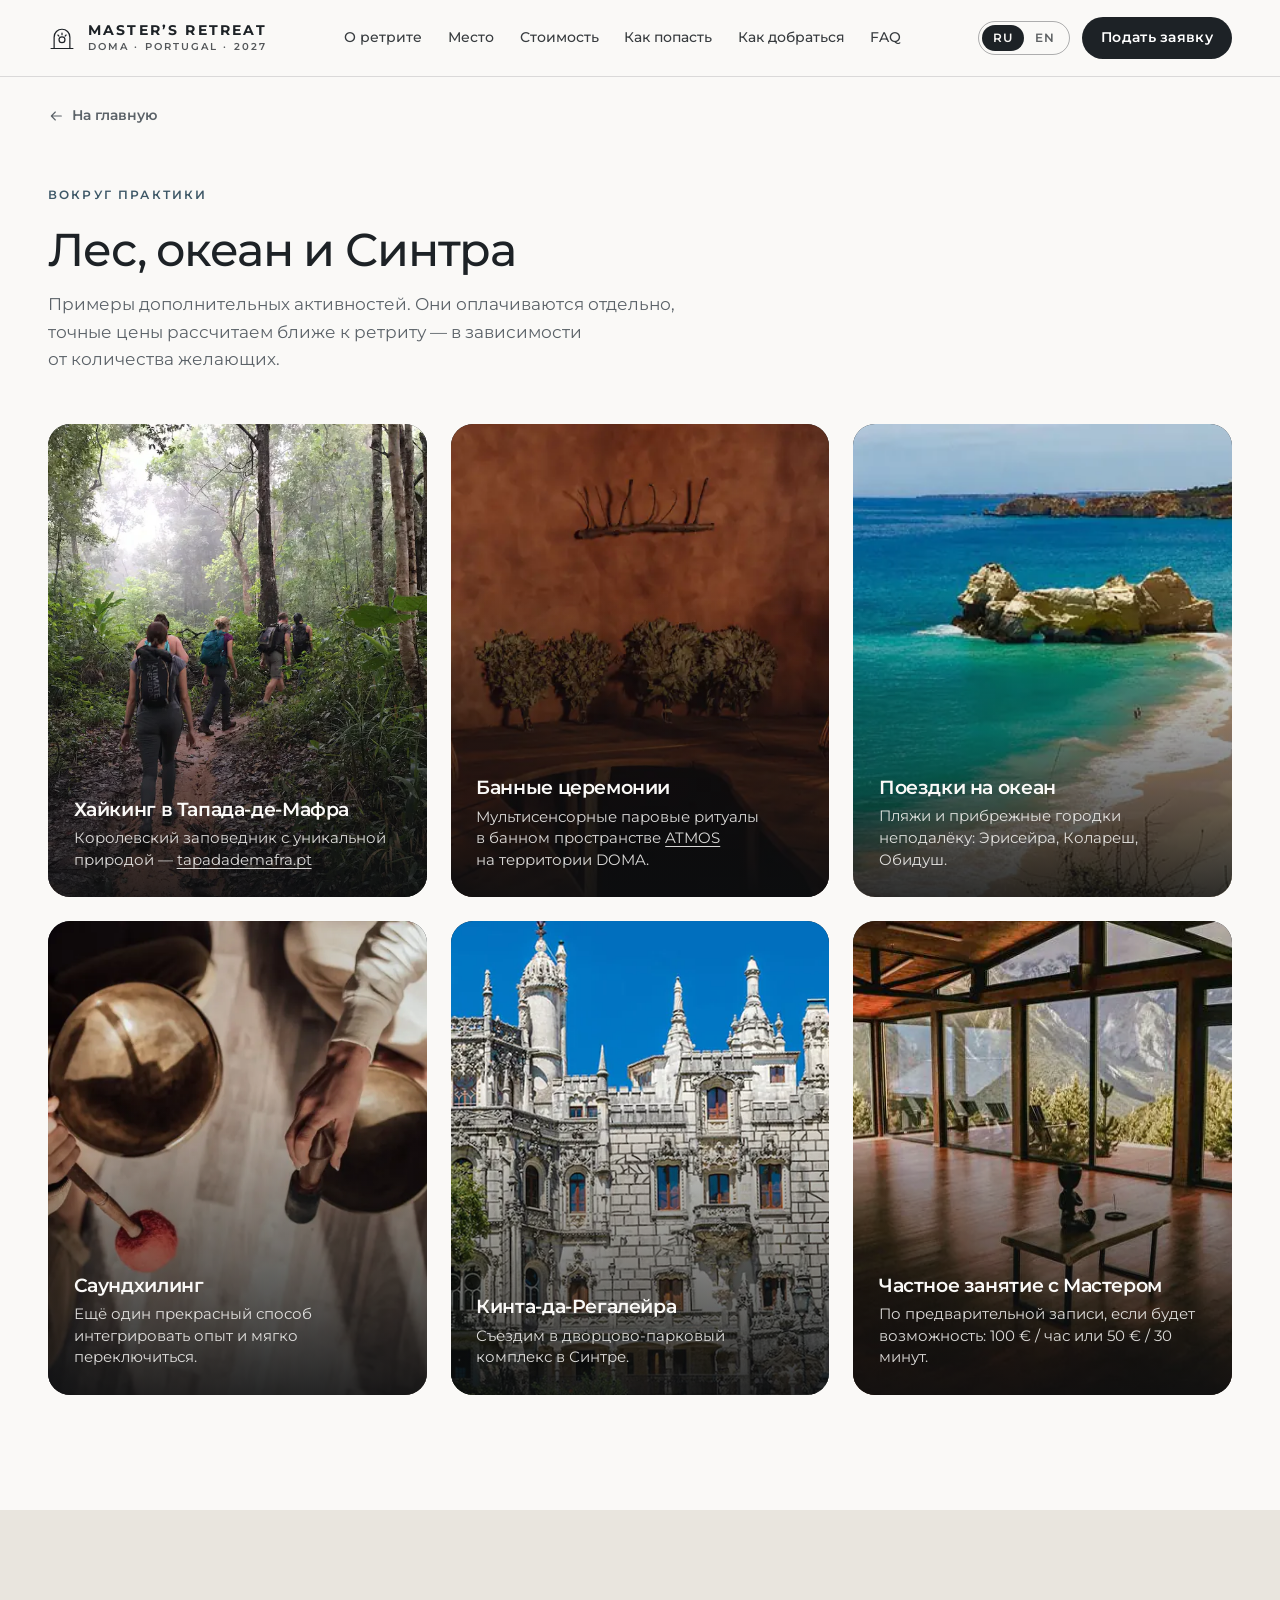
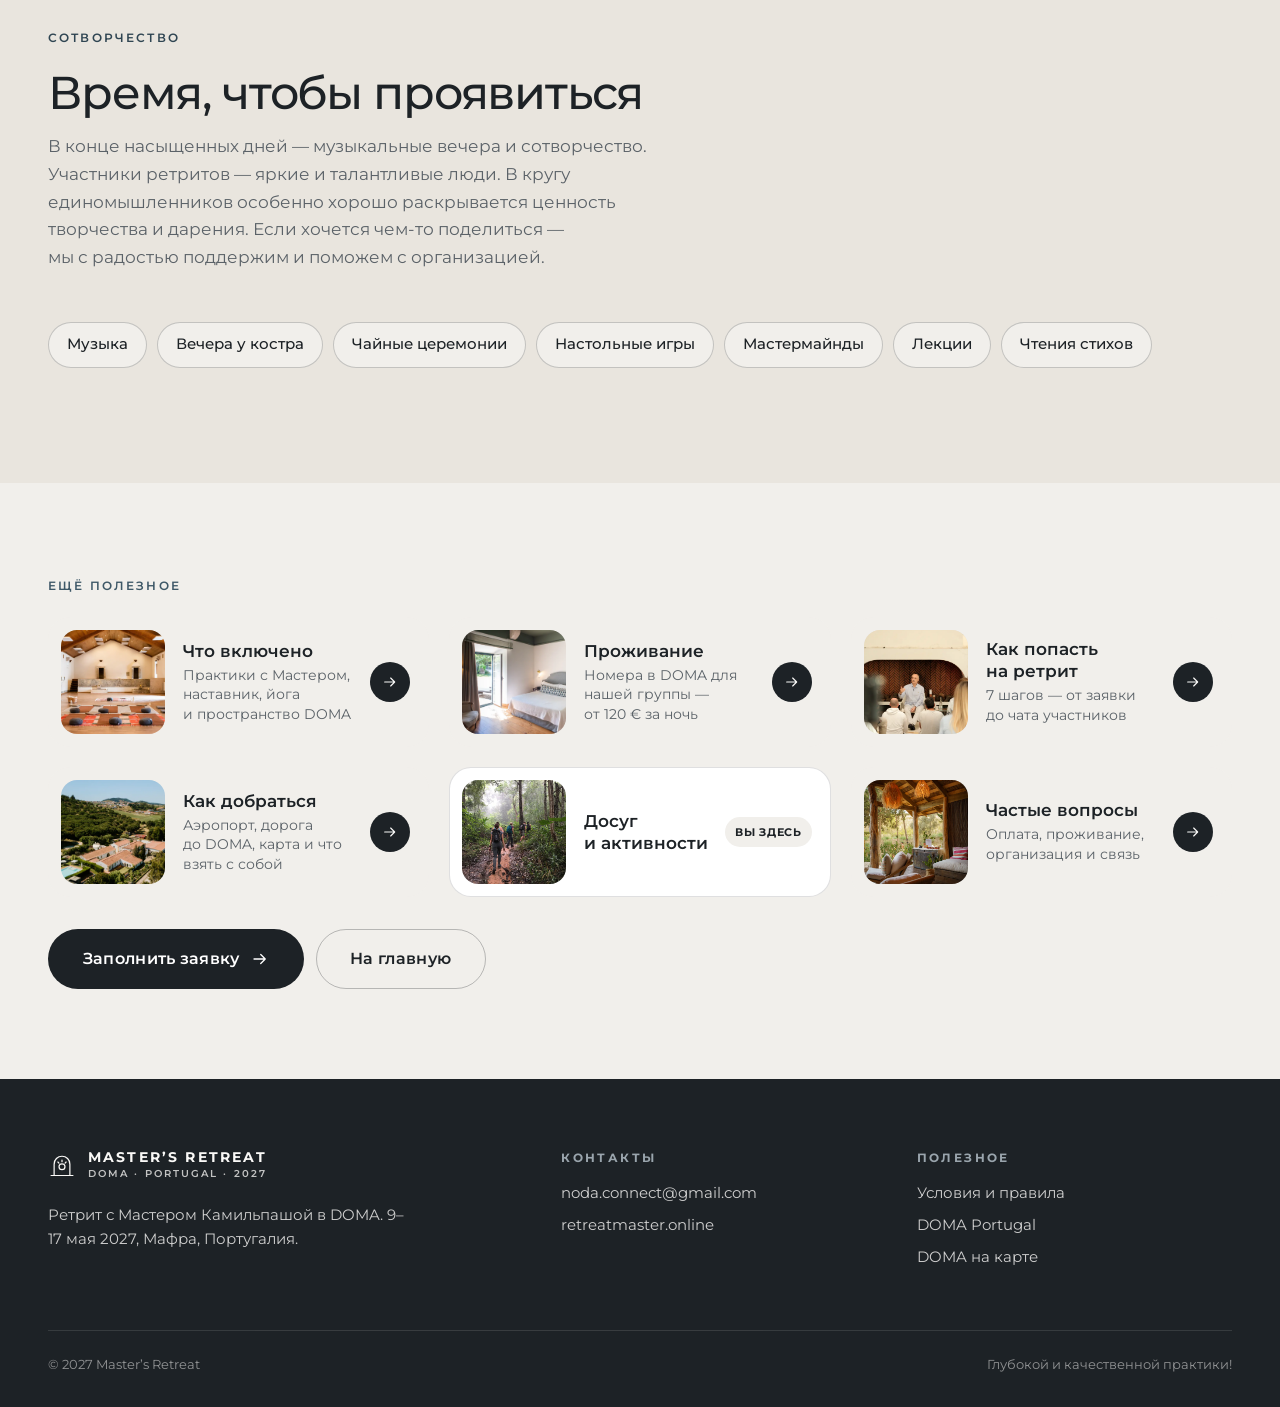
==== activities.html @ 668fdf94 "Early-bird prices, meals in org costs, new payment methods, schedule 10–16 May, room prices 'from', " ====
<!doctype html>
<html lang="ru" data-lang="ru">
<head>
  <meta charset="utf-8">
  <meta name="viewport" content="width=device-width, initial-scale=1, viewport-fit=cover">
  <title>Досуг и активности · Ретрит с Мастером в DOMA · 9–17 мая 2027</title>
  <meta name="description" content="Семь дней утренних и вечерних медитаций с Мастером Камильпашой в DOMA — сосновый лес в 30 минутах от Лиссабона и в 20 минутах от океана. 9–17 мая 2027.">
  <meta name="theme-color" content="#1d2226">

  <meta property="og:type" content="website">
  <meta property="og:title" content="Ретрит с Мастером Камильпашой в DOMA · 9–17 мая 2027">
  <meta property="og:description" content="Семь дней медитаций с Мастером в DOMA — под Лиссабоном, среди соснового леса, в 20 минутах от океана.">
  <meta property="og:image" content="https://timurumarov1984-afk.github.io/doma-retreat-2027/assets/img/og.jpg">
  <meta property="og:url" content="https://timurumarov1984-afk.github.io/doma-retreat-2027/activities.html">
  <meta name="twitter:card" content="summary_large_image">

  <link rel="icon" href="data:image/svg+xml,%3Csvg xmlns='http://www.w3.org/2000/svg' viewBox='0 0 32 32'%3E%3Crect width='32' height='32' rx='8' fill='%231d2226'/%3E%3Cpath d='M9 26V15a7 7 0 0 1 14 0v11' fill='none' stroke='%23f7f2ea' stroke-width='2'/%3E%3Ccircle cx='16' cy='17' r='3' fill='%23f7f2ea'/%3E%3C/svg%3E">

  <link rel="preconnect" href="https://fonts.googleapis.com">
  <link rel="preconnect" href="https://fonts.gstatic.com" crossorigin>
  <link href="https://fonts.googleapis.com/css2?family=Montserrat:ital,wght@0,300;0,400;0,500;0,600;0,700;1,300;1,400&display=swap" rel="stylesheet">

  <link rel="stylesheet" href="assets/css/styles.css">
  <link rel="stylesheet" href="assets/css/theme-portugal.css">

  <!-- Pick the language before first paint: ?lang=en → saved choice → Russian -->
  <script>
    (function () {
      var d = document.documentElement, l = null;
      d.classList.add('js');
      try { l = new URLSearchParams(location.search).get('lang') || localStorage.getItem('lang'); } catch (e) {}
      if (l === 'en' || l === 'ru') { d.setAttribute('data-lang', l); d.setAttribute('lang', l); }
    })();
  </script>
</head>

<body class="subpage" data-title-ru="Досуг и активности · Ретрит с Мастером в DOMA · 9–17 мая 2027" data-title-en="Leisure & activities · Retreat with the Master at DOMA · 9–17 May 2027">
  <svg class="icon-sprite" xmlns="http://www.w3.org/2000/svg" aria-hidden="true">
    <symbol id="i-logo" viewBox="0 0 32 32" fill="none" stroke="currentColor" stroke-width="1.4" stroke-linecap="round">
      <path d="M7 28V15a9 9 0 0 1 18 0v13"/><path d="M3.5 28h25"/><circle cx="16" cy="18" r="3.4"/><path d="M16 10.4v1.8M11.3 12.6l1.2 1.2M20.7 12.6l-1.2 1.2"/>
    </symbol>
    <symbol id="i-arrow" viewBox="0 0 24 24" fill="none" stroke="currentColor" stroke-width="1.7" stroke-linecap="round" stroke-linejoin="round">
      <path d="M4 12h15M13 6l6 6-6 6"/>
    </symbol>
    <symbol id="i-spark" viewBox="0 0 24 24" fill="currentColor">
      <path d="M12 2.5c.7 5 4.5 8.8 9.5 9.5-5 .7-8.8 4.5-9.5 9.5-.7-5-4.5-8.8-9.5-9.5 5-.7 8.8-4.5 9.5-9.5z"/>
    </symbol>
    <symbol id="i-check" viewBox="0 0 24 24" fill="none" stroke="currentColor" stroke-width="1.8" stroke-linecap="round" stroke-linejoin="round">
      <path d="M5 12.5l4.5 4.5L19 7.5"/>
    </symbol>
    <symbol id="i-sun" viewBox="0 0 24 24" fill="none" stroke="currentColor" stroke-width="1.6" stroke-linecap="round">
      <circle cx="12" cy="12" r="4"/><path d="M12 2.5v2M12 19.5v2M4.6 4.6 6 6M18 18l1.4 1.4M2.5 12h2M19.5 12h2M4.6 19.4 6 18M18 6l1.4-1.4"/>
    </symbol>
    <symbol id="i-moon" viewBox="0 0 24 24" fill="none" stroke="currentColor" stroke-width="1.6" stroke-linejoin="round">
      <path d="M20 14.5A8.5 8.5 0 1 1 9.5 4a6.6 6.6 0 0 0 10.5 10.5z"/>
    </symbol>
    <symbol id="i-plane" viewBox="0 0 24 24" fill="none" stroke="currentColor" stroke-width="1.6" stroke-linecap="round" stroke-linejoin="round">
      <path d="M17.8 19.2 16 11l3.5-3.5C21 6 21.5 4 21 3c-1-.5-3 0-4.5 1.5L13 8 4.8 6.2c-.5-.1-.9.1-1.1.5l-.3.5c-.2.5-.1 1 .3 1.3L9 12l-2 3H4l-1 1 3 2 2 3 1-1v-3l3-2 3.5 5.3c.3.4.8.5 1.3.3l.5-.2c.4-.3.6-.7.5-1.2z"/>
    </symbol>
    <symbol id="i-car" viewBox="0 0 24 24" fill="none" stroke="currentColor" stroke-width="1.6" stroke-linecap="round" stroke-linejoin="round">
      <path d="M19 17h2c.6 0 1-.4 1-1v-3c0-.9-.7-1.7-1.5-1.9C18.7 10.6 16 10 16 10s-1.3-1.4-2.2-2.3c-.5-.4-1.1-.7-1.8-.7H5c-.6 0-1.1.4-1.4.9l-1.4 2.9A3.7 3.7 0 0 0 2 12v4c0 .6.4 1 1 1h2"/><circle cx="7" cy="17" r="2"/><path d="M9 17h6"/><circle cx="17" cy="17" r="2"/>
    </symbol>
    <symbol id="i-pin" viewBox="0 0 24 24" fill="none" stroke="currentColor" stroke-width="1.6" stroke-linejoin="round">
      <path d="M12 21s-7-6.2-7-11.5a7 7 0 0 1 14 0C19 14.8 12 21 12 21z"/><circle cx="12" cy="9.5" r="2.5"/>
    </symbol>
    <symbol id="i-weather" viewBox="0 0 24 24" fill="none" stroke="currentColor" stroke-width="1.6" stroke-linecap="round" stroke-linejoin="round">
      <path d="M12 2v2M4.9 4.9l1.4 1.4M20 12h2M19.1 4.9l-1.4 1.4"/><path d="M15.9 13A4 4 0 0 0 8.1 11"/><path d="M13 22H7a5 5 0 1 1 4.9-6H13a3 3 0 0 1 0 6z"/>
    </symbol>
    <symbol id="i-bag" viewBox="0 0 24 24" fill="none" stroke="currentColor" stroke-width="1.6" stroke-linejoin="round">
      <rect x="3.5" y="7" width="17" height="13" rx="2.5"/><path d="M8.5 7V5.5A2.5 2.5 0 0 1 11 3h2a2.5 2.5 0 0 1 2.5 2.5V7"/>
    </symbol>
  </svg>

  <a class="skip-link" href="#main"><span lang="ru">К содержанию</span><span lang="en">Skip to content</span></a>

  <!-- ===================== HEADER ===================== -->
  <header class="header header--solid" id="top">
    <div class="container header__inner">
      <a class="brand" href="index.html" aria-label="Master's Retreat · DOMA">
        <svg aria-hidden="true"><use href="#i-logo"/></svg>
        <span>
          <span class="brand__name">Master’s Retreat</span>
          <span class="brand__sub">DOMA · Portugal · 2027</span>
        </span>
      </a>

      <nav class="nav" aria-label="Main">
        <a href="index.html#about"><span lang="ru">О ретрите</span><span lang="en">About</span></a>
        <a href="index.html#place"><span lang="ru">Место</span><span lang="en">Venue</span></a>
        <a href="index.html#pricing"><span lang="ru">Стоимость</span><span lang="en">Pricing</span></a>
        <a href="join.html"><span lang="ru">Как попасть</span><span lang="en">How to join</span></a>
        <a href="travel.html"><span lang="ru">Как добраться</span><span lang="en">Getting there</span></a>
        <a href="faq.html">FAQ</a>
      </nav>

      <div class="header__actions">
        <div class="lang" role="group" aria-label="Language">
          <button type="button" data-set-lang="ru" aria-pressed="true">RU</button>
          <button type="button" data-set-lang="en" aria-pressed="false">EN</button>
        </div>
        <a class="btn btn--apply" href="apply.html">
          <span lang="ru">Подать заявку</span><span lang="en">Apply</span>
        </a>
        <button class="burger" type="button" aria-label="Menu" aria-controls="menu" aria-expanded="false"><span></span></button>
      </div>
    </div>
  </header>

  <!-- Mobile menu -->
  <div class="menu" id="menu" aria-hidden="true">
    <div class="menu__top">
      <span class="brand">
        <svg aria-hidden="true"><use href="#i-logo"/></svg>
        <span><span class="brand__name">Master’s Retreat</span><span class="brand__sub">DOMA · Portugal · 2027</span></span>
      </span>
      <button class="menu__close" type="button" aria-label="Close">×</button>
    </div>
    <nav aria-label="Mobile">
      <a href="index.html#about"><span lang="ru">О ретрите</span><span lang="en">About</span></a>
      <a href="included.html"><span lang="ru">Что включено</span><span lang="en">What’s included</span></a>
      <a href="index.html#schedule"><span lang="ru">Расписание</span><span lang="en">Schedule</span></a>
      <a href="index.html#place"><span lang="ru">Место</span><span lang="en">Venue</span></a>
      <a href="stay.html"><span lang="ru">Проживание</span><span lang="en">Accommodation</span></a>
      <a href="index.html#pricing"><span lang="ru">Стоимость</span><span lang="en">Pricing</span></a>
      <a href="join.html"><span lang="ru">Как попасть на&nbsp;ретрит</span><span lang="en">How to join</span></a>
      <a href="travel.html"><span lang="ru">Как добраться</span><span lang="en">Getting there</span></a>
      <a href="activities.html"><span lang="ru">Досуг и&nbsp;активности</span><span lang="en">Leisure &amp; activities</span></a>
      <a href="faq.html"><span lang="ru">Частые вопросы</span><span lang="en">FAQ</span></a>
    </nav>
    <div class="lang" role="group" aria-label="Language">
      <button type="button" data-set-lang="ru" aria-pressed="true">RU</button>
      <button type="button" data-set-lang="en" aria-pressed="false">EN</button>
    </div>
    <a class="btn btn--lg btn--light" href="apply.html">
      <span lang="ru">Заполнить заявку</span><span lang="en">Fill in the application</span>
      <svg aria-hidden="true"><use href="#i-arrow"/></svg>
    </a>
  </div>

  <main id="main">
    <div class="container subpage__back"><a class="link-back" href="index.html"><svg aria-hidden="true"><use href="#i-arrow"/></svg><span lang="ru">На главную</span><span lang="en">Back to the main page</span></a></div>
    <!-- ===================== ACTIVITIES ===================== -->
    <section class="section activities" id="activities">
      <div class="container">
        <div class="section-head">
          <div>
            <p class="kicker reveal"><span lang="ru">Вокруг практики</span><span lang="en">Beyond the practice</span></p>
            <h1 class="h2 reveal" data-delay="1">
              <span lang="ru">Лес, океан <em>и&nbsp;Синтра</em></span>
              <span lang="en">Forest, ocean <em>and Sintra</em></span>
            </h1>
          </div>
          <p class="lead reveal" data-delay="2">
            <span lang="ru">Примеры дополнительных активностей. Они оплачиваются отдельно, точные цены рассчитаем ближе к&nbsp;ретриту — в&nbsp;зависимости от&nbsp;количества желающих.</span>
            <span lang="en">Examples of optional activities. They are paid separately; exact prices are set closer to the retreat depending on how many people join.</span>
          </p>
        </div>

        <div class="acts">
          <article class="act reveal">
            <img src="assets/img/hiking.webp" width="1000" height="750" loading="lazy" alt="" >
            <div class="act__body">
              <h3><span lang="ru">Хайкинг в&nbsp;Тапада-де-Мафра</span><span lang="en">Hiking in Tapada de Mafra</span></h3>
              <p><span lang="ru">Королевский заповедник с&nbsp;уникальной природой — <a href="https://tapadademafra.pt/" target="_blank" rel="noopener">tapadademafra.pt</a></span><span lang="en">A former royal reserve with unique nature — <a href="https://tapadademafra.pt/" target="_blank" rel="noopener">tapadademafra.pt</a></span></p>
            </div>
          </article>
          <article class="act reveal" data-delay="1">
            <img src="assets/img/banya.webp" srcset="assets/img/banya-800.webp 800w, assets/img/banya.webp 1200w" sizes="(max-width: 960px) 78vw, 400px" width="1200" height="802" loading="lazy" alt="">
            <div class="act__body">
              <h3><span lang="ru">Банные церемонии</span><span lang="en">Bath ceremonies</span></h3>
              <p><span lang="ru">Мультисенсорные паровые ритуалы в&nbsp;банном пространстве <a href="https://atmos-steam.com/" target="_blank" rel="noopener">ATMOS</a> на&nbsp;территории DOMA.</span><span lang="en">Multisensory steam rituals at the <a href="https://atmos-steam.com/" target="_blank" rel="noopener">ATMOS</a> bathhouse on DOMA’s grounds.</span></p>
            </div>
          </article>
          <article class="act reveal" data-delay="2">
            <img src="assets/img/ocean.webp" width="1000" height="358" loading="lazy" alt="">
            <div class="act__body">
              <h3><span lang="ru">Поездки на&nbsp;океан</span><span lang="en">Trips to the ocean</span></h3>
              <p><span lang="ru">Пляжи и&nbsp;прибрежные городки неподалёку: Эрисейра, Колареш, Обидуш.</span><span lang="en">Beaches and coastal towns nearby: Ericeira, Colares, Óbidos.</span></p>
            </div>
          </article>
          <article class="act reveal">
            <img src="assets/img/sound.webp" width="1000" height="658" loading="lazy" alt="">
            <div class="act__body">
              <h3><span lang="ru">Саундхилинг</span><span lang="en">Sound healing</span></h3>
              <p><span lang="ru">Ещё один прекрасный способ интегрировать опыт и&nbsp;мягко переключиться.</span><span lang="en">Another beautiful way to integrate the experience and gently reset.</span></p>
            </div>
          </article>
          <article class="act reveal" data-delay="1">
            <img src="assets/img/regaleira.webp" width="1000" height="510" loading="lazy" alt="">
            <div class="act__body">
              <h3><span lang="ru">Кинта-да-Регалейра</span><span lang="en">Quinta da Regaleira</span></h3>
              <p><span lang="ru">Съездим в&nbsp;дворцово-парковый комплекс в&nbsp;Синтре.</span><span lang="en">A trip to the palace and mystical gardens in Sintra.</span></p>
            </div>
          </article>
          <article class="act reveal" data-delay="2">
            <img src="assets/img/hall-windows.webp" width="860" height="502" loading="lazy" alt="">
            <div class="act__body">
              <h3><span lang="ru">Частное занятие с&nbsp;Мастером</span><span lang="en">Private session with the Master</span></h3>
              <p><span lang="ru">По&nbsp;предварительной записи, если будет возможность: 100&nbsp;€ / час или 50&nbsp;€ / 30 минут.</span><span lang="en">By appointment, when possible: €100 per hour or €50 per 30 minutes.</span></p>
            </div>
          </article>
        </div>
      </div>
    </section>

    <!-- ===================== CO-CREATION ===================== -->
    <section class="section cocreate cocreate--text" id="cocreate">
      <div class="container">
        <div class="section-head">
          <div>
            <p class="kicker reveal"><span lang="ru">Сотворчество</span><span lang="en">Co-creation</span></p>
            <h2 class="h2 reveal" data-delay="1">
              <span lang="ru">Время, чтобы <em>проявиться</em></span>
              <span lang="en">Room to <em>express yourself</em></span>
            </h2>
          </div>
          <p class="lead reveal" data-delay="2">
            <span lang="ru">В&nbsp;конце насыщенных дней — музыкальные вечера и&nbsp;сотворчество. Участники ретритов — яркие и&nbsp;талантливые люди. В&nbsp;кругу единомышленников особенно хорошо раскрывается ценность творчества и&nbsp;дарения. Если хочется чем-то поделиться — мы&nbsp;с&nbsp;радостью поддержим и&nbsp;поможем с&nbsp;организацией.</span>
            <span lang="en">At the end of full days there are music evenings and time to create together. Retreat participants are bright, talented people, and among kindred spirits the value of creativity and giving truly opens up. If you’d like to share something, we’ll gladly support you and help organise it.</span>
          </p>
        </div>
        <ul class="chips reveal" data-delay="3">
            <li><span lang="ru">Музыка</span><span lang="en">Music</span></li>
            <li><span lang="ru">Вечера у&nbsp;костра</span><span lang="en">Evenings by the fire</span></li>
            <li><span lang="ru">Чайные церемонии</span><span lang="en">Tea ceremonies</span></li>
            <li><span lang="ru">Настольные игры</span><span lang="en">Board games</span></li>
            <li><span lang="ru">Мастермайнды</span><span lang="en">Masterminds</span></li>
            <li><span lang="ru">Лекции</span><span lang="en">Talks</span></li>
            <li><span lang="ru">Чтения стихов</span><span lang="en">Poetry readings</span></li>
        </ul>
      </div>
    </section>

    <!-- ===================== MORE ===================== -->
    <section class="section more">
      <div class="container">
        <p class="kicker"><span lang="ru">Ещё полезное</span><span lang="en">More useful info</span></p>
        <div class="guide-cards">
          <a class="guide-card reveal" href="included.html">
            <span class="guide-card__img"><img src="assets/img/hall-800.webp" width="800" height="535" loading="lazy" alt="" style="object-position:50% 50%"></span>
            <span class="guide-card__body">
              <b><span lang="ru">Что включено</span><span lang="en">What’s included</span></b>
              <span class="guide-card__text"><span lang="ru">Практики с&nbsp;Мастером, наставник, йога и&nbsp;пространство DOMA</span><span lang="en">Sessions with the Master, a mentor, yoga and the spaces of DOMA</span></span>
            </span>
            <span class="guide-card__arrow" aria-hidden="true"><svg><use href="#i-arrow"/></svg></span>
          </a>
          <a class="guide-card reveal" href="stay.html">
            <span class="guide-card__img"><img src="assets/img/room-historic-800.webp" width="800" height="535" loading="lazy" alt="" style="object-position:50% 50%"></span>
            <span class="guide-card__body">
              <b><span lang="ru">Проживание</span><span lang="en">Accommodation</span></b>
              <span class="guide-card__text"><span lang="ru">Номера в&nbsp;DOMA для нашей группы — от&nbsp;120&nbsp;€ за&nbsp;ночь</span><span lang="en">Rooms at DOMA for our group — from €120 a night</span></span>
            </span>
            <span class="guide-card__arrow" aria-hidden="true"><svg><use href="#i-arrow"/></svg></span>
          </a>
          <a class="guide-card reveal" href="join.html">
            <span class="guide-card__img"><img src="assets/img/retreat/02.webp" width="700" height="1050" loading="lazy" alt="" style="object-position:50% 40%"></span>
            <span class="guide-card__body">
              <b><span lang="ru">Как попасть на&nbsp;ретрит</span><span lang="en">How to join</span></b>
              <span class="guide-card__text"><span lang="ru">7 шагов — от&nbsp;заявки до&nbsp;чата участников</span><span lang="en">7 steps — from the application to the participants’ chat</span></span>
            </span>
            <span class="guide-card__arrow" aria-hidden="true"><svg><use href="#i-arrow"/></svg></span>
          </a>
          <a class="guide-card reveal" href="travel.html">
            <span class="guide-card__img"><img src="assets/img/aerial-800.webp" width="800" height="534" loading="lazy" alt="" style="object-position:50% 50%"></span>
            <span class="guide-card__body">
              <b><span lang="ru">Как добраться</span><span lang="en">Getting there</span></b>
              <span class="guide-card__text"><span lang="ru">Аэропорт, дорога до&nbsp;DOMA, карта и&nbsp;что взять с&nbsp;собой</span><span lang="en">Airport, the road to DOMA, map and what to bring</span></span>
            </span>
            <span class="guide-card__arrow" aria-hidden="true"><svg><use href="#i-arrow"/></svg></span>
          </a>
          <span class="guide-card guide-card--current" aria-current="page">
            <span class="guide-card__img"><img src="assets/img/hiking.webp" width="1000" height="750" loading="lazy" alt="" style="object-position:50% 50%"></span>
            <span class="guide-card__body">
              <b><span lang="ru">Досуг и&nbsp;активности</span><span lang="en">Leisure & activities</span></b>
              <span class="guide-card__text"><span lang="ru">Лес, океан, Синтра, банные ритуалы и&nbsp;вечера сотворчества</span><span lang="en">Forest, ocean, Sintra, bath rituals and evenings of co-creation</span></span>
            </span>
            <span class="guide-card__here"><span lang="ru">Вы здесь</span><span lang="en">You are here</span></span>
          </span>
          <a class="guide-card reveal" href="faq.html">
            <span class="guide-card__img"><img src="assets/img/pergola-800.webp" width="800" height="1200" loading="lazy" alt="" style="object-position:50% 45%"></span>
            <span class="guide-card__body">
              <b><span lang="ru">Частые вопросы</span><span lang="en">FAQ</span></b>
              <span class="guide-card__text"><span lang="ru">Оплата, проживание, организация и&nbsp;связь</span><span lang="en">Payment, accommodation, organisation and contact</span></span>
            </span>
            <span class="guide-card__arrow" aria-hidden="true"><svg><use href="#i-arrow"/></svg></span>
          </a>
        </div>
        <div class="more__cta">
          <a class="btn btn--lg" href="apply.html"><span lang="ru">Заполнить заявку</span><span lang="en">Fill in the application</span><svg aria-hidden="true"><use href="#i-arrow"/></svg></a>
          <a class="btn btn--lg btn--outline" href="index.html"><span lang="ru">На главную</span><span lang="en">Main page</span></a>
        </div>
      </div>
    </section>
  </main>

  <!-- ===================== FOOTER ===================== -->
  <footer class="footer">
    <div class="container">
      <div class="footer__grid">
        <div>
          <a class="brand" href="index.html">
            <svg aria-hidden="true"><use href="#i-logo"/></svg>
            <span><span class="brand__name">Master’s Retreat</span><span class="brand__sub">DOMA · Portugal · 2027</span></span>
          </a>
          <p class="footer__about">
            <span lang="ru">Ретрит с&nbsp;Мастером Камильпашой в&nbsp;DOMA. 9–17 мая 2027, Мафра, Португалия.</span>
            <span lang="en">Retreat with Master Kamilpasha at DOMA. 9–17 May 2027, Mafra, Portugal.</span>
          </p>
        </div>
        <div>
          <h4><span lang="ru">Контакты</span><span lang="en">Contact</span></h4>
          <ul>
            <li><a href="mailto:noda.connect@gmail.com">noda.connect@gmail.com</a></li>
            <li><a href="https://www.retreatmaster.online" target="_blank" rel="noopener">retreatmaster.online</a></li>
          </ul>
        </div>
        <div>
          <h4><span lang="ru">Полезное</span><span lang="en">Useful</span></h4>
          <ul>
            <li><a href="https://docs.google.com/document/d/12V9Uu-iSyLV4jjdPl43FUXit8KJJa4iMa1bMrvaR1z4/edit?usp=sharing" target="_blank" rel="noopener"><span lang="ru">Условия и&nbsp;правила</span><span lang="en">Terms and Rules</span></a></li>
            <li><a href="https://doma.pt/" target="_blank" rel="noopener">DOMA Portugal</a></li>
            <li><a href="https://maps.app.goo.gl/SdGt8GnbNmLdWvL58" target="_blank" rel="noopener"><span lang="ru">DOMA на&nbsp;карте</span><span lang="en">DOMA on the map</span></a></li>
          </ul>
        </div>
      </div>
      <div class="footer__bottom">
        <span>© 2027 Master’s Retreat</span>
        <span lang="ru">Глубокой и&nbsp;качественной практики!</span><span lang="en">Deep and true practice to you!</span>
      </div>
    </div>
  </footer>

  <script src="assets/js/main.js" defer></script>
</body>
</html>
---- assets/css/styles.css ----
/* ==========================================================================
   Master's Retreat · DOMA · 9–17 May 2027
   Palette taken from the DOMA pergola photo: warm wood, terracotta,
   olive, dried grass and linen.
   ========================================================================== */

:root {
  --cream: #f7f2ea;
  --linen: #efe6d8;
  --sand: #e4d6c0;
  --straw: #cfb68e;
  --wood: #a57b52;
  --accent: #7d6036;
  --accent-dark: #634b29;
  --accent-soft: #b89562;
  --peach: #e8dcc6;
  --olive: #6c7351;
  --forest: #2d3226;
  --forest-2: #363c2e;
  --ink: #2a231d;
  --ink-soft: #5e5247;
  --line: rgba(var(--ink-rgb), 0.14);
  --line-light: rgba(var(--cream-rgb), 0.18);

  /* rgb triplets for translucent shades + a few fixed tones — a theme overrides them together with the colours */
  --ink-rgb: 42, 35, 29;
  --ink-soft-rgb: 94, 82, 71;
  --cream-rgb: 247, 242, 234;
  --linen-rgb: 239, 230, 216;
  --peach-rgb: 241, 214, 180;
  --accent-rgb: 125, 96, 54;
  --forest-rgb: 45, 50, 38;
  --shade-rgb: 20, 15, 10;
  --hero-bg: #23261d;
  --hero-panel: #171a13;
  --btn-hover: #1c2018;

  --font-display: "Montserrat", system-ui, -apple-system, "Segoe UI", Roboto, sans-serif;
  --font-body: "Montserrat", system-ui, -apple-system, "Segoe UI", Roboto, sans-serif;

  --container: 1240px;
  --gutter: clamp(20px, 4vw, 48px);
  --section-y: clamp(88px, 11vw, 168px);
  --radius: 22px;
  --radius-lg: 32px;
  --ease: cubic-bezier(0.22, 0.61, 0.36, 1);
  --header-h: 76px;
}

/* ---------- Language switching ---------- */
html[data-lang="ru"] body [lang="en"],
html[data-lang="en"] body [lang="ru"] {
  display: none !important;
}

/* ---------- Base ---------- */
*,
*::before,
*::after { box-sizing: border-box; }

html {
  -webkit-text-size-adjust: 100%;
  scroll-behavior: smooth;
  scroll-padding-top: calc(var(--header-h) + 8px);
}

body {
  margin: 0;
  background: var(--cream);
  color: var(--ink);
  font-family: var(--font-body);
  font-size: clamp(15px, 1vw, 16.5px);
  line-height: 1.65;
  -webkit-font-smoothing: antialiased;
  text-rendering: optimizeLegibility;
  overflow-x: hidden;
}
@supports (overflow: clip) {
  html, body { overflow-x: clip; }
}

img, video, svg { display: block; max-width: 100%; }
a { color: inherit; }
p { margin: 0 0 1em; }
p:last-child { margin-bottom: 0; }
ul, ol { margin: 0; padding: 0; }

h1, h2, h3, h4 {
  margin: 0;
  font-family: var(--font-display);
  font-weight: 600;
  line-height: 1.1;
  letter-spacing: -0.02em;
}

em { font-style: italic; }
h1 em, h2 em, h3 em { font-style: normal; font-weight: 300; }

::selection { background: var(--forest); color: var(--cream); }

:focus-visible {
  outline: 2px solid var(--accent);
  outline-offset: 3px;
  border-radius: 6px;
}

.skip-link {
  position: absolute;
  left: 12px;
  top: -60px;
  z-index: 100;
  padding: 10px 16px;
  border-radius: 999px;
  background: var(--ink);
  color: var(--cream);
  text-decoration: none;
}
.skip-link:focus { top: 12px; }

.visually-hidden {
  position: absolute !important;
  width: 1px; height: 1px;
  overflow: hidden;
  clip: rect(0 0 0 0);
  white-space: nowrap;
}

.icon-sprite { display: none; }

/* Film-grain texture over the whole page (desktop only, cheap) */
@media (hover: hover) and (min-width: 900px) {
  body::after {
    content: "";
    position: fixed;
    inset: 0;
    z-index: 90;
    pointer-events: none;
    opacity: 0.06;
    background-image: url("data:image/svg+xml,%3Csvg xmlns='http://www.w3.org/2000/svg' width='160' height='160'%3E%3Cfilter id='n'%3E%3CfeTurbulence type='fractalNoise' baseFrequency='.85' numOctaves='3' stitchTiles='stitch'/%3E%3CfeColorMatrix values='0 0 0 0 0.16 0 0 0 0 0.13 0 0 0 0 0.1 0 0 0 1 0'/%3E%3C/filter%3E%3Crect width='100%25' height='100%25' filter='url(%23n)'/%3E%3C/svg%3E");
  }
}

.container {
  width: 100%;
  max-width: calc(var(--container) + var(--gutter) * 2);
  margin-inline: auto;
  padding-inline: var(--gutter);
}

.section { padding-block: var(--section-y); position: relative; }

/* ---------- Typography helpers ---------- */
.kicker {
  display: inline-flex;
  align-items: center;
  gap: 12px;
  margin: 0;
  color: var(--accent);
  font: 600 12px/1.2 var(--font-body);
  letter-spacing: 0.2em;
  text-transform: uppercase;
}
.kicker::before {
  content: "";
  width: 28px;
  height: 1px;
  background: currentColor;
}

.h2 {
  margin-top: 18px;
  font-size: clamp(28px, 3.6vw, 52px);
  max-width: 20ch;
}
.h2 em { color: var(--accent); }

.lead {
  color: var(--ink-soft);
  font-size: clamp(17px, 1.35vw, 20px);
  line-height: 1.6;
  max-width: 60ch;
}

.section-head {
  display: grid;
  grid-template-columns: minmax(0, 1fr) minmax(0, 440px);
  align-items: end;
  gap: 28px 64px;
  margin-bottom: clamp(40px, 6vw, 80px);
}

.note {
  margin-top: 28px;
  color: var(--ink-soft);
  font-size: 14px;
}

/* ---------- Buttons ---------- */
.btn {
  --bg: var(--forest);
  --fg: var(--cream);
  --bd: transparent;
  display: inline-flex;
  align-items: center;
  justify-content: center;
  gap: 0.7em;
  padding: 1.05em 1.65em;
  border: 1px solid var(--bd);
  border-radius: 999px;
  background: var(--bg);
  color: var(--fg);
  font: 600 15px/1.1 var(--font-body);
  letter-spacing: 0.02em;
  text-decoration: none;
  white-space: nowrap;
  cursor: pointer;
  transition: transform 0.35s var(--ease), background-color 0.35s var(--ease),
    color 0.35s var(--ease), border-color 0.35s var(--ease);
}
.btn svg { width: 18px; height: 18px; flex: none; transition: transform 0.35s var(--ease); }
.btn:hover { transform: translateY(-2px); background: var(--btn-hover); }
.btn:hover svg { transform: translateX(4px); }

.btn--ghost { --bg: transparent; --bd: rgba(var(--cream-rgb), 0.55); }
.btn--ghost:hover { background: rgba(var(--cream-rgb), 0.14); }

.btn--outline { --bg: transparent; --fg: var(--ink); --bd: rgba(var(--ink-rgb), 0.28); }
.btn--outline:hover { background: var(--ink); color: var(--cream); }

.btn--light { --bg: var(--cream); --fg: var(--ink); }
.btn--light:hover { background: var(--peach); }

.btn--lg { padding: 1.25em 2.1em; font-size: 16px; }
.btn--sm { padding: 0.8em 1.25em; font-size: 14px; }

.link-arrow {
  display: inline-flex;
  align-items: center;
  gap: 8px;
  font-weight: 600;
  text-decoration: none;
  border-bottom: 1px solid currentColor;
  padding-bottom: 2px;
}
.link-arrow svg { width: 16px; height: 16px; transition: transform 0.3s var(--ease); }
.link-arrow:hover svg { transform: translateX(4px); }

/* ---------- Header ---------- */
.header {
  --h-fg: var(--cream);
  --h-contrast: var(--ink);
  position: fixed;
  inset: 0 0 auto;
  z-index: 50;
  height: var(--header-h);
  display: flex;
  align-items: center;
  color: var(--h-fg);
  transition: background-color 0.4s var(--ease), box-shadow 0.4s var(--ease), color 0.4s var(--ease);
}
.header.is-scrolled {
  --h-fg: var(--ink);
  --h-contrast: var(--cream);
  background: rgba(var(--cream-rgb), 0.88);
  -webkit-backdrop-filter: saturate(1.4) blur(14px);
  backdrop-filter: saturate(1.4) blur(14px);
  box-shadow: 0 1px 0 var(--line);
}
.header__inner {
  display: flex;
  align-items: center;
  justify-content: space-between;
  gap: 24px;
}

.brand {
  display: inline-flex;
  align-items: center;
  gap: 12px;
  text-decoration: none;
  line-height: 1;
}
.brand svg { width: 30px; height: 30px; flex: none; }
.brand__name {
  display: block;
  font-size: 13.5px;
  font-weight: 700;
  letter-spacing: 0.16em;
  text-transform: uppercase;
}
.brand__sub {
  display: block;
  margin-top: 5px;
  font-size: 9.5px;
  font-weight: 600;
  letter-spacing: 0.22em;
  text-transform: uppercase;
  opacity: 0.75;
}

.nav { display: flex; gap: clamp(16px, 2vw, 30px); }
.nav a {
  position: relative;
  font-size: 14px;
  font-weight: 500;
  text-decoration: none;
  opacity: 0.88;
}
.nav a::after {
  content: "";
  position: absolute;
  left: 0; right: 0; bottom: -6px;
  height: 1px;
  background: currentColor;
  transform: scaleX(0);
  transform-origin: left;
  transition: transform 0.35s var(--ease);
}
.nav a:hover { opacity: 1; }
.nav a:hover::after { transform: scaleX(1); }

.header__actions { display: flex; align-items: center; gap: 12px; }

.lang {
  display: inline-flex;
  padding: 3px;
  border: 1px solid color-mix(in srgb, var(--h-fg) 35%, transparent);
  border-radius: 999px;
}
.lang button {
  appearance: none;
  border: 0;
  background: transparent;
  color: inherit;
  cursor: pointer;
  padding: 7px 11px;
  border-radius: 999px;
  font: 600 12px/1 var(--font-body);
  letter-spacing: 0.08em;
  opacity: 0.7;
  transition: background-color 0.3s, color 0.3s, opacity 0.3s;
}
.lang button[aria-pressed="true"] {
  background: var(--h-fg);
  color: var(--h-contrast);
  opacity: 1;
}

.header .btn { --bg: var(--h-fg); --fg: var(--h-contrast); padding: 0.85em 1.3em; font-size: 14px; }
.header .btn:hover { background: var(--h-fg); opacity: 0.9; }

.burger {
  display: none;
  width: 44px;
  height: 44px;
  border: 1px solid color-mix(in srgb, var(--h-fg) 35%, transparent);
  border-radius: 50%;
  background: transparent;
  color: inherit;
  cursor: pointer;
  align-items: center;
  justify-content: center;
}
.burger span,
.burger span::before {
  display: block;
  width: 16px;
  height: 1.5px;
  background: currentColor;
  position: relative;
}
.burger span { transform: translateY(-3px); }
.burger span::before { content: ""; position: absolute; top: 6px; }

/* Mobile menu */
.menu {
  position: fixed;
  inset: 0;
  z-index: 70;
  display: flex;
  flex-direction: column;
  padding: 24px var(--gutter) 32px;
  background: var(--forest);
  color: var(--cream);
  opacity: 0;
  visibility: hidden;
  transition: opacity 0.4s var(--ease), visibility 0.4s;
}
.menu.is-open { opacity: 1; visibility: visible; }
.menu__top { display: flex; justify-content: space-between; align-items: center; }
.menu__close {
  width: 44px; height: 44px;
  border-radius: 50%;
  border: 1px solid var(--line-light);
  background: transparent;
  color: inherit;
  font-size: 26px;
  line-height: 1;
  cursor: pointer;
}
.menu nav { display: flex; flex-direction: column; margin: auto 0; }
.menu nav a {
  padding: 6px 0;
  font-size: clamp(24px, 6.5vw, 32px);
  font-weight: 600;
  line-height: 1.3;
  text-decoration: none;
}
.menu .lang { --h-fg: var(--cream); --h-contrast: var(--ink); align-self: flex-start; margin-bottom: 20px; }

/* ---------- Hero ---------- */
.hero {
  position: relative;
  isolation: isolate;
  display: flex;
  align-items: flex-end;
  min-height: 100vh;
  min-height: 100svh;
  overflow: hidden;
  color: var(--cream);
  background: var(--hero-bg);
}
.hero__media { position: absolute; inset: 0; z-index: -2; }
.hero__media video,
.hero__media img {
  width: 100%;
  height: 100%;
  object-fit: cover;
}
.hero::before {
  content: "";
  position: absolute;
  inset: 0;
  z-index: -1;
  /* чёрный градиент поверх всего видео — для читаемости текста */
  background:
    linear-gradient(90deg, rgba(0, 0, 0, 0.62) 0%, rgba(0, 0, 0, 0.42) 40%, rgba(0, 0, 0, 0.22) 75%, rgba(0, 0, 0, 0.16) 100%),
    linear-gradient(180deg, rgba(0, 0, 0, 0.45) 0%, rgba(0, 0, 0, 0) 25%, rgba(0, 0, 0, 0) 55%, rgba(0, 0, 0, 0.75) 100%);
}
.hero__content {
  width: 100%;
  padding-top: calc(var(--header-h) + 28px);
  padding-bottom: clamp(24px, 3.5vw, 40px);
}
.hero__eyebrow {
  display: inline-flex;
  flex-wrap: wrap;
  align-items: center;
  gap: 10px 14px;
  margin: 0;
  font-size: 13px;
  font-weight: 600;
  letter-spacing: 0.16em;
  text-transform: uppercase;
}
.hero__eyebrow .dot { width: 5px; height: 5px; border-radius: 50%; background: var(--peach); }
.hero h1 {
  margin: 18px 0 22px;
  max-width: 13ch;
  font-size: clamp(36px, 5.4vw, 82px);
  line-height: 1.02;
  letter-spacing: -0.025em;
}
.hero h1 em { color: var(--peach); }
.hero__lead {
  max-width: 560px;
  color: rgba(var(--cream-rgb), 0.9);
  font-size: clamp(16px, 1.35vw, 19px);
}
.hero__actions { display: flex; flex-wrap: wrap; gap: 12px; margin-top: 30px; }
.hero__fine {
  margin-top: 16px;
  max-width: 640px;
  font-size: 12.5px;
  line-height: 1.5;
  opacity: 0.72;
}
.hero__fine a { text-underline-offset: 3px; }

.hero__facts {
  display: grid;
  grid-template-columns: repeat(4, minmax(0, 1fr));
  margin-top: clamp(32px, 4vw, 52px);
  border-top: 1px solid var(--line-light);
}
.fact { padding: 16px 20px 0 0; }
.fact + .fact { padding-left: 20px; border-left: 1px solid var(--line-light); }
.fact b {
  display: block;
  font-family: var(--font-display);
  font-size: clamp(20px, 2vw, 28px);
  font-weight: 600;
  line-height: 1.1;
}
.fact > span { display: block; margin-top: 6px; font-size: 13px; opacity: 0.78; line-height: 1.4; }


/* ---------- About ---------- */
.about__grid {
  display: grid;
  grid-template-columns: minmax(0, 1.05fr) minmax(0, 0.95fr);
  gap: clamp(48px, 7vw, 120px);
  align-items: center;
}
.about__quote {
  margin: 32px 0 28px;
  padding-left: 24px;
  border-left: 2px solid var(--accent-soft);
  font-size: clamp(18px, 1.5vw, 21px);
  font-style: italic;
  font-weight: 300;
  line-height: 1.55;
}
.about__text .lead + .lead { margin-top: 18px; }
.about__link { margin-top: 32px; }

.about__media { position: relative; padding-bottom: 70px; }
.arch {
  overflow: hidden;
  border-radius: 999px 999px var(--radius) var(--radius);
}
.about__main { aspect-ratio: 3 / 4; max-width: 460px; margin-left: auto; }
.about__main img { width: 100%; height: 100%; object-fit: cover; object-position: 50% 30%; }
.about__small {
  position: absolute;
  left: 0;
  bottom: 0;
  width: 52%;
  aspect-ratio: 3 / 2;
  overflow: hidden;
  border-radius: var(--radius);
  border: 8px solid var(--cream);
  box-shadow: 0 30px 60px -30px rgba(var(--ink-rgb), 0.45);
}
.about__small img { width: 100%; height: 100%; object-fit: cover; }
.about__caption {
  position: absolute;
  right: 0;
  bottom: 6px;
  max-width: 38%;
  text-align: right;
  font-size: 13px;
  color: var(--ink-soft);
}
.about__caption b { display: block; font-size: 16px; font-weight: 600; color: var(--ink); }

/* ---------- Cards (included) ---------- */
.included { background: var(--linen); }
.cards {
  display: grid;
  grid-template-columns: repeat(6, minmax(0, 1fr));
  gap: clamp(16px, 2vw, 28px);
}
.cards .card { grid-column: span 2; }
.cards .card:nth-child(n + 4) { grid-column: span 3; }
.cards .card:nth-child(n + 4) .card__img { aspect-ratio: 16 / 9; }
.card {
  overflow: hidden;
  border-radius: var(--radius);
  background: var(--cream);
}
.card__img { aspect-ratio: 5 / 4; overflow: hidden; }
.card__img img {
  width: 100%;
  height: 100%;
  object-fit: cover;
  transition: transform 1.2s var(--ease);
}
.card:hover .card__img img { transform: scale(1.05); }
.card__body { padding: 24px 26px 28px; }
.card__num {
  display: block;
  margin-bottom: 10px;
  color: var(--accent);
  font-size: 12px;
  font-weight: 700;
  letter-spacing: 0.16em;
}
.card h3 { margin-bottom: 8px; font-size: clamp(18px, 1.5vw, 21px); }
.card p { margin: 0; color: var(--ink-soft); font-size: 15.5px; }

/* ---------- Schedule ---------- */
.schedule { background: var(--forest); color: var(--cream); overflow: hidden; }
.schedule .kicker { color: var(--straw); }
.schedule .lead { color: rgba(var(--cream-rgb), 0.72); }
.days {
  display: grid;
  grid-template-columns: minmax(0, 1fr) minmax(0, 1.55fr) minmax(0, 1fr);
  gap: 20px;
  align-items: start;
}
.day {
  padding: clamp(24px, 2.6vw, 36px);
  border: 1px solid var(--line-light);
  border-radius: var(--radius);
}
.day--main { background: rgba(var(--cream-rgb), 0.05); }
.day__label {
  color: var(--straw);
  font-size: 12px;
  font-weight: 600;
  letter-spacing: 0.18em;
  text-transform: uppercase;
}
.day__date { margin-top: 10px; font-size: clamp(26px, 2.4vw, 34px); }
.timeline { list-style: none; margin-top: 22px; }
.timeline li {
  display: grid;
  grid-template-columns: 116px minmax(0, 1fr);
  gap: 14px;
  padding: 14px 0;
  border-top: 1px solid var(--line-light);
  font-size: 15.5px;
}
.timeline time { color: var(--peach); font-weight: 600; font-variant-numeric: tabular-nums; }
.timeline .hl { display: flex; align-items: center; gap: 10px; }
.timeline .hl svg { width: 18px; height: 18px; color: var(--peach); flex: none; }
.day__note { margin-top: 16px; font-size: 13.5px; color: rgba(var(--cream-rgb), 0.62); }
.schedule .note { color: rgba(var(--cream-rgb), 0.6); }

/* ---------- Place ---------- */
.place__grid {
  display: grid;
  grid-template-columns: minmax(0, 0.9fr) minmax(0, 1.1fr);
  gap: clamp(48px, 7vw, 120px);
  align-items: center;
}
.place__media { position: relative; }
.arch-frame {
  aspect-ratio: 4 / 5;
  max-width: 480px;
  overflow: hidden;
  border-radius: 999px 999px var(--radius) var(--radius);
  background: var(--sand);
}
.arch-frame video,
.arch-frame img { width: 100%; height: 100%; object-fit: cover; }
.badge {
  position: absolute;
  right: clamp(-10px, 2vw, 40px);
  bottom: 40px;
  width: 132px;
  height: 132px;
  border-radius: 50%;
  background: var(--forest);
  color: var(--cream);
  display: grid;
  place-items: center;
  overflow: hidden;
}
.badge svg.badge__ring { position: absolute; inset: 0; width: 100%; height: 100%; animation: spin 26s linear infinite; }
.badge__ring text { font: 600 10.5px var(--font-body); letter-spacing: 0.24em; fill: currentColor; }
.badge__mark { width: 34px; height: 34px; }
@keyframes spin { to { transform: rotate(360deg); } }

.features { list-style: none; margin-top: 36px; display: grid; grid-template-columns: repeat(2, minmax(0, 1fr)); gap: 0 32px; }
.features li {
  display: flex;
  gap: 14px;
  padding: 16px 0;
  border-top: 1px solid var(--line);
  font-size: 15.5px;
}
.features svg { width: 20px; height: 20px; flex: none; margin-top: 3px; color: var(--accent); }
.place__more { margin-top: 32px; }

.gallery { margin-top: clamp(64px, 8vw, 110px); }
.gallery__bar {
  display: flex;
  justify-content: space-between;
  align-items: center;
  gap: 16px;
  margin-bottom: 22px;
}
.gallery__title { font-size: clamp(20px, 1.8vw, 26px); }
.gallery__nav { display: flex; gap: 10px; }
.round-btn {
  width: 50px;
  height: 50px;
  display: grid;
  place-items: center;
  border-radius: 50%;
  border: 1px solid rgba(var(--ink-rgb), 0.25);
  background: transparent;
  color: var(--ink);
  cursor: pointer;
  transition: background-color 0.3s, color 0.3s;
}
.round-btn svg { width: 18px; height: 18px; }
.round-btn:hover { background: var(--ink); color: var(--cream); }
.round-btn--prev svg { transform: scaleX(-1); }

.gallery__track {
  display: flex;
  gap: 16px;
  overflow-x: auto;
  scroll-snap-type: x mandatory;
  scroll-padding-inline: var(--gutter);
  padding-inline: max(var(--gutter), calc((100vw - var(--container)) / 2));
  padding-bottom: 8px;
  scrollbar-width: none;
}
.gallery__track::-webkit-scrollbar { display: none; }
.gallery__item {
  flex: none;
  position: relative;
  height: clamp(300px, 36vw, 520px);
  margin: 0;
  overflow: hidden;
  border-radius: var(--radius);
  scroll-snap-align: start;
}
.gallery__item img { height: 100%; width: auto; max-width: none; object-fit: cover; }
.gallery__item figcaption {
  position: absolute;
  left: 14px;
  bottom: 14px;
  padding: 7px 13px;
  border-radius: 999px;
  background: rgba(var(--cream-rgb), 0.88);
  font-size: 13px;
  font-weight: 600;
}

/* ---------- Stay ---------- */
.stay { background: var(--linen); }
.rooms {
  display: grid;
  grid-template-columns: repeat(3, minmax(0, 1fr));
  gap: clamp(16px, 2vw, 28px);
}
.room {
  display: flex;
  flex-direction: column;
  overflow: hidden;
  border-radius: var(--radius);
  background: var(--cream);
}
.room__img { aspect-ratio: 4 / 3; overflow: hidden; }
.room__img img { width: 100%; height: 100%; object-fit: cover; transition: transform 1.2s var(--ease); }
.room:hover .room__img img { transform: scale(1.05); }
.room__body {
  display: flex;
  justify-content: space-between;
  align-items: flex-end;
  gap: 16px;
  padding: 22px 26px 26px;
}
.room h3 { font-size: clamp(18px, 1.5vw, 21px); }
.room__type { margin-top: 6px; color: var(--ink-soft); font-size: 14px; }
.room__price { text-align: right; white-space: nowrap; }
.room__price b { display: block; font-size: clamp(24px, 2.2vw, 30px); font-weight: 600; line-height: 1.1; }
.room__price span { font-size: 12.5px; color: var(--ink-soft); }

.stay__info {
  display: grid;
  grid-template-columns: repeat(3, minmax(0, 1fr));
  gap: 0 32px;
  margin-top: clamp(32px, 4vw, 48px);
}
.stay__info > div { padding-top: 20px; border-top: 1px solid var(--line); font-size: 15px; color: var(--ink-soft); }
.stay__info b { display: block; margin-bottom: 6px; color: var(--ink); font-size: 15.5px; }
.stay__cta { margin-top: 36px; display: flex; flex-wrap: wrap; gap: 12px; }

/* ---------- Activities ---------- */
.acts {
  display: grid;
  grid-template-columns: repeat(3, minmax(0, 1fr));
  gap: clamp(16px, 2vw, 24px);
}
.act {
  position: relative;
  isolation: isolate;
  aspect-ratio: 4 / 5;
  overflow: hidden;
  border-radius: var(--radius);
  color: var(--cream);
  background: var(--forest);
}
.act img {
  position: absolute;
  inset: 0;
  z-index: -2;
  width: 100%;
  height: 100%;
  object-fit: cover;
  transition: transform 1.4s var(--ease);
}
.act:hover img { transform: scale(1.06); }
.act::after {
  content: "";
  position: absolute;
  inset: 0;
  z-index: -1;
  background: linear-gradient(180deg, rgba(var(--shade-rgb), 0) 35%, rgba(var(--shade-rgb), 0.86) 100%);
}
.act__body { position: absolute; left: 0; right: 0; bottom: 0; padding: clamp(20px, 2vw, 28px); }
.act h3 { font-size: clamp(18px, 1.5vw, 21px); }
.act p { margin-top: 8px; font-size: 14.5px; line-height: 1.5; opacity: 0.86; }
.act a { text-underline-offset: 3px; }

/* ---------- Co-creation ---------- */
.cocreate { background: var(--sand); }
.cocreate__grid {
  display: grid;
  grid-template-columns: minmax(0, 1fr) minmax(0, 1fr);
  gap: clamp(40px, 7vw, 120px);
  align-items: center;
}
.cocreate__img { aspect-ratio: 4 / 5; max-width: 500px; }
.cocreate__img img { width: 100%; height: 100%; object-fit: cover; }
.cocreate .kicker { color: var(--accent-dark); }
.chips { display: flex; flex-wrap: wrap; gap: 10px; margin-top: 28px; list-style: none; }
.chips li {
  padding: 10px 18px;
  border: 1px solid rgba(var(--ink-rgb), 0.22);
  border-radius: 999px;
  font-size: 14.5px;
  font-weight: 500;
  background: rgba(var(--cream-rgb), 0.5);
}

/* ---------- Pricing ---------- */
.plans {
  display: grid;
  grid-template-columns: minmax(0, 1.2fr) minmax(0, 1fr);
  gap: clamp(16px, 2vw, 28px);
  align-items: stretch;
}
.plan {
  display: flex;
  flex-direction: column;
  padding: clamp(28px, 3.6vw, 52px);
  border: 1px solid var(--line);
  border-radius: var(--radius-lg);
  background: var(--linen);
}
.plan--main { background: var(--forest); color: var(--cream); border-color: transparent; }
.plan__tag {
  align-self: flex-start;
  padding: 8px 14px;
  border-radius: 999px;
  background: rgba(var(--accent-rgb), 0.1);
  color: var(--accent);
  font-size: 12px;
  font-weight: 700;
  letter-spacing: 0.14em;
  text-transform: uppercase;
}
.plan--main .plan__tag { background: rgba(var(--peach-rgb), 0.14); color: var(--peach); }
.plan h3 { margin-top: 22px; font-size: clamp(22px, 2vw, 28px); }
.plan__price {
  margin-top: 18px;
  font-size: clamp(40px, 4.4vw, 62px);
  font-weight: 600;
  line-height: 1;
  letter-spacing: -0.03em;
}
.plan__price small { font-family: var(--font-body); font-size: 15px; font-weight: 500; opacity: 0.7; margin-left: 6px; }
.plan__rows { list-style: none; margin-top: 26px; }
.plan__rows li {
  display: flex;
  justify-content: space-between;
  gap: 16px;
  padding: 14px 0;
  border-top: 1px solid var(--line);
}
.plan--main .plan__rows li { border-color: var(--line-light); }
.plan__rows b { font-weight: 700; white-space: nowrap; }
.plan__list { list-style: none; margin: 26px 0 0; }
.plan__list li { display: flex; gap: 12px; padding: 7px 0; font-size: 15px; }
.plan__list svg { width: 18px; height: 18px; flex: none; margin-top: 4px; color: var(--accent); }
.plan--main .plan__list svg { color: var(--peach); }
.plan--main .plan__list li,
.plan--main .plan__fine { color: rgba(var(--cream-rgb), 0.82); }
.plan__fine { margin-top: 18px; font-size: 13.5px; color: var(--ink-soft); }
.plan .btn { margin-top: auto; align-self: flex-start; }
.plan__spacer { flex: 1; min-height: 28px; }

.refund {
  margin-top: clamp(16px, 2vw, 28px);
  border: 1px solid var(--line);
  border-radius: var(--radius);
  padding: 4px clamp(20px, 3vw, 36px);
}
.refund summary { font-size: 17px; font-weight: 600; }
.refund ul { list-style: none; }
.refund li { position: relative; padding: 6px 0 6px 22px; }
.refund li::before { content: ""; position: absolute; left: 0; top: 16px; width: 8px; height: 8px; border-radius: 50%; background: var(--straw); }

/* ---------- Steps ---------- */
.join { background: var(--linen); }
.steps {
  list-style: none;
  display: grid;
  grid-template-columns: repeat(4, minmax(0, 1fr));
  counter-reset: step;
  border-top: 1px solid var(--line);
}
.step {
  counter-increment: step;
  padding: 28px 24px 30px 0;
  border-bottom: 1px solid var(--line);
}
.step:not(:nth-child(4n + 1)) { padding-left: 24px; border-left: 1px solid var(--line); }
.step::before {
  content: counter(step, decimal-leading-zero);
  display: block;
  margin-bottom: 18px;
  color: var(--accent);
  font-size: 30px;
  font-weight: 300;
  line-height: 1;
}
.step b { display: block; font-size: 17px; font-weight: 600; line-height: 1.35; }
.step > span { display: block; margin-top: 6px; color: var(--ink-soft); font-size: 14px; }
.step--cta {
  display: flex;
  flex-direction: column;
  justify-content: space-between;
  gap: 18px;
  background: var(--forest);
  color: var(--cream);
  padding-right: 24px;
}
.step--cta::before { display: none; }
.step--cta p { font-size: 21px; font-weight: 600; line-height: 1.2; margin: 0; }
.join__intro { display: grid; grid-template-columns: repeat(2, minmax(0, 1fr)); gap: 24px 48px; margin-bottom: clamp(36px, 5vw, 64px); }
.join__intro p { margin: 0; color: var(--ink-soft); }
.join__intro strong { color: var(--ink); }

/* ---------- Travel ---------- */
.travel__grid {
  display: grid;
  grid-template-columns: minmax(0, 1fr) minmax(0, 1.1fr);
  gap: clamp(36px, 6vw, 96px);
  align-items: start;
}
.travel__list { list-style: none; margin-top: 36px; }
.travel__list li {
  display: grid;
  grid-template-columns: 52px minmax(0, 1fr);
  gap: 18px;
  padding: 22px 0;
  border-top: 1px solid var(--line);
}
.ico {
  width: 52px;
  height: 52px;
  display: grid;
  place-items: center;
  border-radius: 50%;
  background: var(--linen);
  color: var(--accent);
}
.ico svg { width: 22px; height: 22px; }
.travel__list b { display: block; font-size: 17px; }
.travel__list p { margin: 4px 0 0; color: var(--ink-soft); font-size: 15px; }

.map {
  position: relative;
  overflow: hidden;
  aspect-ratio: 1 / 1;
  border-radius: var(--radius-lg);
  background: var(--sand);
}
.map iframe {
  width: 100%;
  height: 100%;
  border: 0;
  filter: grayscale(0.4) sepia(0.25) contrast(0.95);
}
.map__card {
  position: absolute;
  left: 16px;
  right: 16px;
  bottom: 16px;
  display: flex;
  flex-wrap: wrap;
  justify-content: space-between;
  align-items: center;
  gap: 14px;
  padding: 18px 20px;
  border-radius: var(--radius);
  background: rgba(var(--cream-rgb), 0.95);
  -webkit-backdrop-filter: blur(10px);
  backdrop-filter: blur(10px);
  box-shadow: 0 20px 40px -20px rgba(var(--ink-rgb), 0.4);
}
.map__card b { display: block; font-size: 17px; font-weight: 600; line-height: 1.2; }
.map__card > div > span { font-size: 14px; color: var(--ink-soft); }

.pack { margin-top: clamp(48px, 6vw, 72px); }
.pack h3 { font-size: clamp(20px, 1.8vw, 24px); }

/* ---------- FAQ ---------- */
.faq__grid {
  display: grid;
  grid-template-columns: minmax(0, 0.8fr) minmax(0, 1.6fr);
  gap: clamp(40px, 6vw, 96px);
  align-items: start;
}
.faq__aside { position: sticky; top: calc(var(--header-h) + 32px); }
.faq__contact {
  margin-top: 32px;
  padding: 24px;
  border-radius: var(--radius);
  background: var(--linen);
  font-size: 15px;
}
.faq__contact p { margin-bottom: 10px; color: var(--ink-soft); }
.faq__contact a { font-weight: 600; }
.faq__group + .faq__group { margin-top: 48px; }
.faq__group h3 {
  margin-bottom: 10px;
  color: var(--accent);
  font-family: var(--font-body);
  font-size: 12px;
  font-weight: 700;
  letter-spacing: 0.2em;
  text-transform: uppercase;
}

details { border-top: 1px solid var(--line); }
.faq__group details:last-child { border-bottom: 1px solid var(--line); }
summary {
  display: flex;
  justify-content: space-between;
  align-items: center;
  gap: 24px;
  padding: 20px 0;
  cursor: pointer;
  list-style: none;
  font-size: 17px;
  font-weight: 600;
  line-height: 1.4;
}
summary::-webkit-details-marker { display: none; }
.plus {
  position: relative;
  flex: none;
  width: 30px;
  height: 30px;
  border: 1px solid var(--line);
  border-radius: 50%;
  transition: background-color 0.3s, border-color 0.3s, color 0.3s;
}
.plus::before,
.plus::after {
  content: "";
  position: absolute;
  left: 50%;
  top: 50%;
  width: 11px;
  height: 1.5px;
  background: currentColor;
  transform: translate(-50%, -50%);
}
.plus::after { transform: translate(-50%, -50%) rotate(90deg); transition: transform 0.3s var(--ease); }
details[open] .plus { background: var(--forest); border-color: var(--forest); color: var(--cream); }
details[open] .plus::after { transform: translate(-50%, -50%) rotate(0deg); }
.faq__a { padding: 0 54px 22px 0; color: var(--ink-soft); }
.faq__a ul { list-style: none; margin: 6px 0; }
.faq__a li { position: relative; padding: 3px 0 3px 18px; }
.faq__a li::before { content: ""; position: absolute; left: 0; top: 13px; width: 6px; height: 6px; border-radius: 50%; background: var(--straw); }

/* ---------- Final CTA ---------- */
.final {
  position: relative;
  isolation: isolate;
  overflow: hidden;
  padding: clamp(120px, 16vw, 220px) 0;
  color: var(--cream);
  text-align: center;
}
.final > img,
.final > video {
  position: absolute;
  inset: 0;
  z-index: -2;
  width: 100%;
  height: 100%;
  object-fit: cover;
  object-position: 50% 40%;
}
.final::before {
  content: "";
  position: absolute;
  inset: 0;
  z-index: -1;
  background: radial-gradient(80% 80% at 50% 50%, rgba(0, 0, 0, 0.42), rgba(0, 0, 0, 0.72));
}
.final .kicker { color: var(--peach); }
.final .kicker::after { content: ""; width: 28px; height: 1px; background: currentColor; }
.final h2 { margin: 24px auto 0; max-width: 16ch; font-size: clamp(32px, 4.6vw, 66px); line-height: 1.05; }
.final h2 em { color: var(--peach); }
.final p { margin: 26px auto 0; max-width: 520px; font-size: 17px; opacity: 0.9; }
.final .btn { margin-top: 34px; }

/* ---------- Footer ---------- */
.footer {
  padding: 72px 0 calc(32px + env(safe-area-inset-bottom));
  background: var(--forest);
  color: rgba(var(--cream-rgb), 0.8);
  font-size: 14.5px;
}
.footer__grid {
  display: grid;
  grid-template-columns: minmax(0, 1.5fr) repeat(2, minmax(0, 1fr));
  gap: 40px;
}
.footer .brand { color: var(--cream); }
.footer__about { margin-top: 18px; max-width: 360px; }
.footer h4 {
  margin-bottom: 14px;
  color: var(--straw);
  font-family: var(--font-body);
  font-size: 12px;
  font-weight: 700;
  letter-spacing: 0.2em;
  text-transform: uppercase;
}
.footer ul { list-style: none; }
.footer li { padding: 4px 0; }
.footer a { text-decoration: none; }
.footer a:hover { color: var(--cream); text-decoration: underline; text-underline-offset: 3px; }
.footer__bottom {
  display: flex;
  flex-wrap: wrap;
  justify-content: space-between;
  gap: 12px;
  margin-top: 56px;
  padding-top: 24px;
  border-top: 1px solid var(--line-light);
  font-size: 12.5px;
  opacity: 0.65;
}

/* ---------- Mobile sticky CTA ---------- */
.mcta {
  position: fixed;
  left: 12px;
  right: 12px;
  bottom: calc(12px + env(safe-area-inset-bottom));
  z-index: 40;
  display: none;
  align-items: center;
  justify-content: space-between;
  gap: 12px;
  padding: 8px 8px 8px 20px;
  border-radius: 999px;
  background: rgba(var(--forest-rgb), 0.94);
  -webkit-backdrop-filter: blur(12px);
  backdrop-filter: blur(12px);
  color: var(--cream);
  box-shadow: 0 16px 40px -16px rgba(0, 0, 0, 0.5);
  transform: translateY(160%);
  transition: transform 0.5s var(--ease);
}
.mcta.is-visible { transform: none; }
.mcta__text { line-height: 1.2; }
.mcta__text b { display: block; font-size: 15px; font-weight: 600; }
.mcta__text small { font-size: 12px; opacity: 0.75; }
.mcta .btn { padding: 0.9em 1.3em; font-size: 14px; }

/* ---------- Reveal animations ---------- */
.js .reveal {
  opacity: 0;
  transform: translateY(28px);
  transition: opacity 1.1s var(--ease), transform 1.1s var(--ease);
}
.js .reveal.is-in { opacity: 1; transform: none; }
.js .reveal[data-delay="1"] { transition-delay: 0.08s; }
.js .reveal[data-delay="2"] { transition-delay: 0.16s; }
.js .reveal[data-delay="3"] { transition-delay: 0.24s; }
.js .reveal[data-delay="4"] { transition-delay: 0.32s; }
.js .reveal[data-delay="5"] { transition-delay: 0.4s; }

@media (prefers-reduced-motion: reduce) {
  html { scroll-behavior: auto; }
  .js .reveal { opacity: 1; transform: none; transition: none; }
  .badge svg.badge__ring { animation: none; }
  .card__img img, .room__img img, .act img { transition: none; }
}

/* ---------- Responsive ---------- */
@media (max-width: 1120px) {
  .nav { display: none; }
  .burger { display: inline-flex; }
  .header__actions .lang { display: none; }
}

@media (max-width: 960px) {
  :root { --header-h: 68px; }
  .section-head { grid-template-columns: minmax(0, 1fr); align-items: start; }
  .about__grid,
  .place__grid,
  .cocreate__grid,
  .travel__grid,
  .faq__grid { grid-template-columns: minmax(0, 1fr); }
  .about__media { max-width: 520px; width: 100%; margin-inline: auto; }
  .place__media { max-width: 480px; width: 100%; margin-inline: auto; }
  .cocreate__img { margin-inline: auto; width: 100%; }
  .faq__aside { position: static; }
  .days { grid-template-columns: minmax(0, 1fr); }
  .rooms { grid-template-columns: repeat(2, minmax(0, 1fr)); }
  .cards { grid-template-columns: repeat(2, minmax(0, 1fr)); }
  .cards .card,
  .cards .card:nth-child(n + 4) { grid-column: span 1; }
  .cards .card:nth-child(n + 4) .card__img { aspect-ratio: 5 / 4; }
  .cards .card:last-child { grid-column: span 2; }
  .cards .card:last-child .card__img { aspect-ratio: 16 / 9; }
  .plans { grid-template-columns: minmax(0, 1fr); }
  .steps { grid-template-columns: repeat(2, minmax(0, 1fr)); }
  .step:not(:nth-child(4n + 1)) { padding-left: 0; border-left: 0; }
  .step:nth-child(2n) { padding-left: 24px; border-left: 1px solid var(--line); }
  .stay__info { grid-template-columns: minmax(0, 1fr); gap: 20px; }
  .footer__grid { grid-template-columns: minmax(0, 1fr) minmax(0, 1fr); }
  .footer__grid > :first-child { grid-column: 1 / -1; }

  /* activities become a swipeable row */
  .acts {
    display: flex;
    overflow-x: auto;
    scroll-snap-type: x mandatory;
    margin-inline: calc(var(--gutter) * -1);
    padding-inline: var(--gutter);
    scroll-padding-inline: var(--gutter);
    scrollbar-width: none;
  }
  .acts::-webkit-scrollbar { display: none; }
  .act { flex: 0 0 min(78%, 360px); scroll-snap-align: start; }
}

@media (max-width: 760px) {
  .header .btn--apply { display: none; }
  .hero__facts { grid-template-columns: repeat(2, minmax(0, 1fr)); }
  .fact:nth-child(3) { padding-left: 0; border-left: 0; }
  .fact:nth-child(n + 3) { margin-top: 18px; border-top: 1px solid var(--line-light); }
  .mcta { display: flex; }
  .features { grid-template-columns: minmax(0, 1fr); }
  .join__intro { grid-template-columns: minmax(0, 1fr); }
  .footer { padding-bottom: calc(110px + env(safe-area-inset-bottom)); }
}

@media (max-width: 600px) {
  .rooms { grid-template-columns: minmax(0, 1fr); }
  .cards { grid-template-columns: minmax(0, 1fr); }
  .cards .card:last-child { grid-column: span 1; }
  .steps { grid-template-columns: minmax(0, 1fr); }
  .step,
  .step:nth-child(2n) {
    display: grid;
    grid-template-columns: 56px minmax(0, 1fr);
    gap: 0 12px;
    padding: 20px 0;
    border-left: 0;
  }
  .step::before { grid-row: span 2; margin: 0; font-size: 36px; }
  .step--cta { display: flex; padding: 24px; border-radius: var(--radius); margin-top: 16px; border-bottom: 0; }
  .timeline li { grid-template-columns: 100px minmax(0, 1fr); font-size: 15px; }
  .about__small { width: 62%; border-width: 6px; }
  .about__caption { bottom: 6px; }
  .badge { width: 108px; height: 108px; right: 0; }
  .faq__a { padding-right: 0; }
  .map { aspect-ratio: 4 / 5; }
  .footer__grid { grid-template-columns: minmax(0, 1fr); }
  .hero__actions .btn { flex: 1 1 auto; }
  .hero__eyebrow { flex-direction: column; align-items: flex-start; gap: 6px; }
  .hero__eyebrow .dot { display: none; }
  .about__media { padding-bottom: 0; }
  .about__small { display: none; }
  .about__main { margin-inline: auto; }
  .about__caption { position: static; max-width: none; margin-top: 14px; text-align: center; }
  .steps .step--cta {
    display: flex;
    flex-direction: column;
    align-items: flex-start;
    padding: 24px;
  }
}

.hero__top {
  display: flex;
  flex-wrap: wrap;
  justify-content: space-between;
  align-items: center;
  gap: 12px 24px;
}
/* ==========================================================================
   Memories — photo mosaic from the last retreat + lightbox
   ========================================================================== */
.memories { background: var(--cream); }
.mosaic {
  display: grid;
  grid-template-columns: 1.45fr 1fr 1fr;
  grid-template-rows: repeat(2, clamp(220px, 24vw, 330px));
  grid-template-areas: "group yoga hug" "master yoga hall";
  gap: clamp(8px, 1vw, 14px);
}
.mosaic__item {
  position: relative;
  display: block;
  width: 100%;
  height: 100%;
  margin: 0;
  padding: 0;
  overflow: hidden;
  border: 0;
  border-radius: 18px;
  background: var(--sand);
  cursor: zoom-in;
}
.mosaic__item--group { grid-area: group; }
.mosaic__item--master { grid-area: master; }
.mosaic__item--yoga { grid-area: yoga; }
.mosaic__item--hug { grid-area: hug; }
.mosaic__item--hall { grid-area: hall; }
.mosaic__item img {
  width: 100%;
  height: 100%;
  object-fit: cover;
  transition: transform 1.2s var(--ease);
}
.mosaic__item:hover img { transform: scale(1.05); }
.mosaic__item::after {
  content: "";
  position: absolute;
  inset: 0;
  border-radius: inherit;
  box-shadow: inset 0 0 0 1px rgba(var(--ink-rgb), 0.06);
  pointer-events: none;
}
.memories__foot {
  display: flex;
  flex-wrap: wrap;
  justify-content: space-between;
  align-items: center;
  gap: 16px;
  margin-top: 28px;
  color: var(--ink-soft);
  font-size: 14px;
}

.lightbox {
  position: fixed;
  inset: 0;
  z-index: 80;
  display: grid;
  place-items: center;
  padding: 64px 72px;
  background: rgba(var(--shade-rgb), 0.94);
  opacity: 0;
  visibility: hidden;
  transition: opacity 0.35s var(--ease), visibility 0.35s;
}
.lightbox.is-open { opacity: 1; visibility: visible; }
.lightbox img {
  width: auto;
  height: auto;
  max-width: min(100%, 1600px);
  max-height: calc(100vh - 128px);
  max-height: calc(100svh - 128px);
  border-radius: 12px;
  object-fit: contain;
  box-shadow: 0 30px 80px -20px rgba(0, 0, 0, 0.6);
}
.lightbox button {
  position: absolute;
  width: 50px;
  height: 50px;
  display: grid;
  place-items: center;
  border: 1px solid rgba(var(--cream-rgb), 0.3);
  border-radius: 50%;
  background: rgba(var(--cream-rgb), 0.06);
  color: var(--cream);
  cursor: pointer;
  font-size: 26px;
  line-height: 1;
}
.lightbox button:hover { background: rgba(var(--cream-rgb), 0.16); }
.lightbox button svg { width: 18px; height: 18px; }
.lightbox__close { top: 16px; right: 16px; }
.lightbox__prev { left: 16px; top: 50%; transform: translateY(-50%); }
.lightbox__prev svg { transform: scaleX(-1); }
.lightbox__next { right: 16px; top: 50%; transform: translateY(-50%); }
.lightbox__count {
  position: absolute;
  left: 50%;
  bottom: 20px;
  transform: translateX(-50%);
  color: rgba(var(--cream-rgb), 0.7);
  font-size: 13px;
  letter-spacing: 0.1em;
}

@media (max-width: 760px) {
  .mosaic {
    grid-template-columns: repeat(2, minmax(0, 1fr));
    grid-template-rows: auto;
    grid-template-areas: "group group" "hug hall" "yoga master";
  }
  .mosaic__item { aspect-ratio: 3 / 4; height: auto; }
  .mosaic__item--group { aspect-ratio: 3 / 2; }
  .mosaic__item--master img { object-position: 52% 50% !important; }
}
@media (max-width: 600px) {
  .lightbox { padding: 64px 12px; }
  .lightbox__prev,
  .lightbox__next { top: auto; bottom: 14px; transform: none; }
}
/* на вертикальных экранах — сплошной чёрный градиент сверху вниз */
@media (max-aspect-ratio: 4/5) {
  .hero::before {
    background: linear-gradient(180deg, rgba(0, 0, 0, 0.55) 0%, rgba(0, 0, 0, 0.4) 35%, rgba(0, 0, 0, 0.55) 65%, rgba(0, 0, 0, 0.85) 100%);
  }
}

/* ==========================================================================
   Guide cards (links to sub-pages) + sub-pages (join / travel / faq)
   ========================================================================== */
.guide { background: var(--linen); padding-block: clamp(72px, 9vw, 128px); }
.guide-cards {
  display: grid;
  grid-template-columns: repeat(3, minmax(0, 1fr));
  gap: clamp(12px, 1.6vw, 20px);
}
.guide-cards--2 { grid-template-columns: repeat(2, minmax(0, 1fr)); }
.guide-card {
  display: grid;
  grid-template-columns: 104px minmax(0, 1fr) auto;
  align-items: center;
  gap: 18px;
  padding: 12px 18px 12px 12px;
  border: 1px solid var(--line);
  border-radius: var(--radius);
  background: var(--cream);
  text-decoration: none;
  transition: transform 0.35s var(--ease), box-shadow 0.35s var(--ease), border-color 0.35s;
}
.guide-card:hover { transform: translateY(-3px); border-color: transparent; box-shadow: 0 24px 40px -28px rgba(var(--ink-rgb), 0.45); }
.guide-card__img { width: 104px; height: 104px; overflow: hidden; border-radius: 16px; background: var(--sand); }
.guide-card__img img { width: 100%; height: 100%; object-fit: cover; transition: transform 1s var(--ease); }
.guide-card:hover .guide-card__img img { transform: scale(1.06); }
.guide-card__body b { display: block; font-size: 17px; font-weight: 600; line-height: 1.3; }
.guide-card__text { display: block; margin-top: 4px; color: var(--ink-soft); font-size: 13.5px; line-height: 1.45; }
.guide-card__arrow {
  width: 40px;
  height: 40px;
  display: grid;
  place-items: center;
  border-radius: 50%;
  background: var(--forest);
  color: var(--cream);
  transition: transform 0.35s var(--ease);
}
.guide-card__arrow svg { width: 16px; height: 16px; }
.guide-card:hover .guide-card__arrow { transform: translateX(3px); }

.header--solid {
  --h-fg: var(--ink);
  --h-contrast: var(--cream);
  background: rgba(var(--cream-rgb), 0.92);
  -webkit-backdrop-filter: saturate(1.4) blur(14px);
  backdrop-filter: saturate(1.4) blur(14px);
  box-shadow: 0 1px 0 var(--line);
}
.subpage main { padding-top: var(--header-h); }
.subpage__back { padding-top: 28px; }
.subpage__back + .section { padding-top: clamp(28px, 4vw, 56px); }
.subpage .join { background: transparent; }
.link-back {
  display: inline-flex;
  align-items: center;
  gap: 8px;
  color: var(--ink-soft);
  font-size: 14px;
  font-weight: 600;
  text-decoration: none;
}
.link-back svg { width: 16px; height: 16px; transform: scaleX(-1); }
.link-back:hover { color: var(--ink); }
.more { background: var(--linen); padding-block: clamp(56px, 7vw, 96px); }
.more .kicker { margin-bottom: 24px; }
.more__cta { display: flex; flex-wrap: wrap; gap: 12px; margin-top: 32px; }

@media (max-width: 960px) {
  .guide-cards,
  .guide-cards--2 { grid-template-columns: minmax(0, 1fr); }
}
@media (max-width: 600px) {
  .guide-card { grid-template-columns: 84px minmax(0, 1fr) auto; gap: 14px; }
  .guide-card__img { width: 84px; height: 84px; }
}

/* ==========================================================================
   Mobile hero: the video stays visible — only the dates and the title sit on it,
   buttons and facts move below the video
   ========================================================================== */
@media (max-width: 760px) {
  .hero {
    display: grid;
    grid-template-columns: minmax(0, 1fr);
    grid-template-rows: min(80svh, 720px) auto;
    min-height: 0;
    align-items: end;
    background: var(--hero-panel);
  }
  .hero__media { position: relative; inset: auto; grid-area: 1 / 1; height: 100%; }
  .hero::before {
    position: relative;
    inset: auto;
    grid-area: 1 / 1;
    height: 100%;
    background: linear-gradient(180deg, rgba(0, 0, 0, 0.5) 0%, rgba(0, 0, 0, 0) 18%, rgba(0, 0, 0, 0) 50%, rgba(0, 0, 0, 0.82) 100%);
  }
  .hero__content { display: contents; }
  .hero__headline { grid-area: 1 / 1; padding: 0 var(--gutter) 26px; }
  .hero__headline h1 { margin-bottom: 0; }
  .hero__lead { display: none; }
  .hero__bottom { grid-area: 2 / 1; padding: 26px var(--gutter) 34px; }
  .hero__bottom .hero__actions { margin-top: 0; }
  .hero__facts { margin-top: 30px; }
}

/* ==========================================================================
   Hero start: instant blurred preview → first frame with a slow drone-like
   pull-back → the video fades in as soon as it actually plays (no dark flash, no freeze)
   ========================================================================== */
.hero__media { overflow: hidden; background: var(--hero-bg); }
.hero__media::before {
  content: "";
  position: absolute;
  inset: -40px;
  background: var(--lqip-d) center / cover no-repeat;
  filter: blur(18px);
}
@media (max-aspect-ratio: 4/5) { .hero__media::before { background-image: var(--lqip-m); } }
.hero__poster,
.hero__poster img { position: absolute; inset: 0; width: 100%; height: 100%; }
.hero__poster img {
  object-fit: cover;
  transform-origin: 50% 45%;
  animation: hero-pullback 2.6s cubic-bezier(0.2, 0.6, 0.3, 1) both;
}
@keyframes hero-pullback { from { transform: scale(1.08); } to { transform: scale(1); } }
.hero__media video { position: absolute; inset: 0; opacity: 0; transition: opacity 0.45s ease; }
.hero.is-playing .hero__media video { opacity: 1; }
@media (prefers-reduced-motion: reduce) { .hero__poster img { animation: none; } }
.hero__poster.is-motion img { animation: none; }

/* pricing: cancellation terms card (next to the price) */
.plan--terms h3 { margin-bottom: 18px; }
.plan__terms { color: var(--ink-soft); font-size: 15px; }
.plan__terms p { margin: 0 0 12px; }
.plan__terms ul { list-style: none; margin: 4px 0 0; }
.plan__terms li { position: relative; padding: 7px 0 7px 22px; border-top: 1px solid var(--line); }
.plan__terms li::before { content: ""; position: absolute; left: 0; top: 17px; width: 8px; height: 8px; border-radius: 50%; background: var(--straw); }

/* ==========================================================================
   2026-11-11: in-person note, 4 "included" cards in one row, 4 guide cards,
   text-only co-creation block on activities.html
   ========================================================================== */
.live-note {
  margin: 26px 0 0;
  padding: 12px 0 12px 18px;
  border-left: 2px solid var(--accent-soft);
  color: var(--ink);
  font-size: 15px;
  font-weight: 600;
  line-height: 1.5;
}
.apply__aside .live-note { margin-top: 18px; max-width: 420px; }

.cards { grid-template-columns: repeat(4, minmax(0, 1fr)); }
.cards .card,
.cards .card:nth-child(n + 4) { grid-column: auto; }
.cards .card:nth-child(n + 4) .card__img { aspect-ratio: 5 / 4; }

.guide-cards--4 { grid-template-columns: repeat(2, minmax(0, 1fr)); }

.cocreate--text { background: var(--sand); }
.cocreate--text .chips { margin-top: 0; }

@media (max-width: 1100px) {
  .cards { grid-template-columns: repeat(2, minmax(0, 1fr)); }
}
@media (max-width: 960px) {
  .cards .card:last-child { grid-column: auto; }
  .cards .card:last-child .card__img { aspect-ratio: 5 / 4; }
}
@media (max-width: 600px) {
  .cards { grid-template-columns: minmax(0, 1fr); }
}
@media (max-width: 960px) {
  .guide-cards--4 { grid-template-columns: minmax(0, 1fr); }
}
.nw { white-space: nowrap; }

/* ==========================================================================
   2026-11-11 (b): 6-card hub, current page marker, moved sections on sub-pages
   ========================================================================== */
.guide-card--current {
  border-color: rgba(var(--accent-rgb), 0.45);
  background: var(--cream);
  box-shadow: inset 0 0 0 1px rgba(var(--accent-rgb), 0.25);
  cursor: default;
}
.guide-card--current:hover { transform: none; box-shadow: inset 0 0 0 1px rgba(var(--accent-rgb), 0.25); }
.guide-card--current .guide-card__img img { transform: none !important; }
.guide-card__here {
  align-self: center;
  padding: 6px 10px;
  border-radius: 999px;
  background: rgba(var(--accent-rgb), 0.1);
  color: var(--accent);
  font-size: 11px;
  font-weight: 700;
  letter-spacing: 0.06em;
  text-transform: uppercase;
  white-space: nowrap;
}
.subpage .stay,
.subpage .included { background: transparent; }
.place__more { display: flex; flex-wrap: wrap; gap: 14px 28px; }
.plan__fine a { color: inherit; font-weight: 600; text-underline-offset: 3px; }
.menu { overflow-y: auto; -webkit-overflow-scrolling: touch; }
.menu nav { padding-block: 12px; }
@media (max-height: 760px) {
  .menu nav a { font-size: clamp(20px, 5.6vw, 26px); padding: 4px 0; }
}
.guide-card--current .guide-card__text { display: none; }

/* ==========================================================================
   2026-11-12: structure pass — stacked section heads, portrait without
   overlays, "Как это было" as a carousel of photos
   ========================================================================== */
.section-head {
  grid-template-columns: minmax(0, 1fr);
  align-items: start;
  gap: 14px;
  max-width: 760px;
  margin-bottom: clamp(32px, 4vw, 56px);
}
.section-head .lead { max-width: 640px; }
.section-head .h2 { max-width: 22ch; }

.about__media { padding-bottom: 0; }
.about__main { width: 100%; aspect-ratio: 4 / 5; max-width: 460px; margin-left: auto; }
.about__caption {
  position: static;
  max-width: 460px;
  margin: 14px 0 0 auto;
  text-align: left;
}

/* carousel items that open the lightbox */
.gallery__item--btn {
  padding: 0;
  border: 0;
  background: var(--sand);
  color: inherit;
  cursor: zoom-in;
}
.gallery__item--btn img { transition: transform 1s var(--ease); }
.gallery__item--btn:hover img { transform: scale(1.03); }
.gallery--memories { margin-top: 0; }
.gallery--memories .gallery__item { height: clamp(260px, 28vw, 400px); }
.gallery__hint { margin: 0; color: var(--ink-soft); font-size: 14px; }
.memories__foot { justify-content: flex-start; margin-top: 28px; }

@media (max-width: 960px) {
  .about__main,
  .about__caption { margin-inline: auto; }
  .about__caption { text-align: center; }
}
@media (max-width: 600px) {
  .gallery--memories .gallery__item { height: 300px; }
  .gallery__hint { font-size: 13px; }
}
---- assets/css/theme-portugal.css ----
/* ==========================================================================
   DOMA theme — clean and calm (2026-11-12)
   After the review: simpler, no yellow-blue, no arches or frames, one text
   colour, more structure. Warm whites, near-black ink and one quiet
   "Atlantic slate" accent; the photos and videos carry the colour.
   Load after styles.css (and after apply.css on the form page).
   ========================================================================== */

:root {
  --cream: #faf9f7;        /* page */
  --linen: #f1efeb;        /* alternate sections */
  --sand: #e9e5de;
  --straw: #9aa5ad;        /* small labels on dark */
  --wood: #8c9196;
  --accent: #3e5867;       /* Atlantic slate: kickers, links, small details */
  --accent-dark: #2f4552;
  --accent-soft: #a3b1ba;
  --peach: #d5dbdf;        /* light details on dark */
  --olive: #3e5867;
  --forest: #1d2226;       /* dark blocks and main buttons */
  --forest-2: #262c31;
  --ink: #1d2226;
  --ink-soft: #5b6268;

  --ink-rgb: 29, 34, 38;
  --ink-soft-rgb: 91, 98, 104;
  --cream-rgb: 250, 249, 247;
  --linen-rgb: 241, 239, 235;
  --peach-rgb: 213, 219, 223;
  --accent-rgb: 62, 88, 103;
  --forest-rgb: 29, 34, 38;
  --shade-rgb: 12, 14, 16;
  --hero-bg: #15191c;
  --hero-panel: #15191c;
  --btn-hover: #000;

  --section-y: clamp(72px, 9vw, 136px);
}

/* clean surfaces: no paper grain */
body::after { display: none; }

/* ---------- One text style: headings in one colour and weight ---------- */
h1, h2 { font-weight: 500; letter-spacing: -0.025em; }
h1 em, h2 em, h3 em,
.hero h1 em, .h2 em, .final h2 em,
.schedule .h2 em, .plan--main em {
  color: inherit;
  font-weight: inherit;
  font-style: normal;
}
.hero h1 { font-weight: 500; }

/* kicker: a quiet label, no lines or diamonds */
.kicker { gap: 0; color: var(--accent); letter-spacing: 0.18em; }
.kicker::before,
.final .kicker::after { display: none; }
.final .kicker,
.schedule .kicker { color: inherit; opacity: 0.75; }

/* ---------- Buttons: ink on light, white on dark ---------- */
.btn { --bg: var(--ink); --fg: #fff; }
.btn:hover { background: #000; }
.btn--light { --bg: #fff; --fg: var(--ink); }
.btn--light:hover { background: #ecebe8; }
.btn--ghost { --bg: transparent; --fg: #fff; --bd: rgba(255, 255, 255, 0.55); }
.btn--ghost:hover { background: rgba(255, 255, 255, 0.12); }
.btn--outline { --bg: transparent; --fg: var(--ink); --bd: rgba(var(--ink-rgb), 0.28); }
.btn--outline:hover { background: var(--ink); color: #fff; }

.header .btn { --bg: #fff; --fg: var(--ink); }
.header .btn:hover { background: #ecebe8; opacity: 1; }
.header.is-scrolled .btn,
.header--solid .btn { --bg: var(--ink); --fg: #fff; }
.header.is-scrolled .btn:hover,
.header--solid .btn:hover { background: #000; }

/* brand: just the line mark and the wordmark */
.brand svg { width: 28px; height: 28px; padding: 0; border-radius: 0; background: none; color: currentColor; }

/* ---------- No arches, no frames: simple rounded rectangles ---------- */
.arch,
.arch-frame,
.about__main.arch,
.apply__photo.arch {
  border-radius: var(--radius) !important;
  box-shadow: none !important;
}

/* ---------- Calm rhythm: white / light grey sections ---------- */
.schedule { background: var(--linen); color: var(--ink); }
.schedule .lead,
.schedule .note,
.day__note { color: var(--ink-soft); }
.day { background: #fff; border-color: var(--line); }
.day--main { background: #fff; }
.day__label { color: var(--accent); }
.timeline li { border-color: var(--line); }
.timeline time { color: var(--ink); }
.timeline .hl svg { color: var(--accent); }

.memories { background: var(--cream); }
.place { background: var(--linen); }
.place .round-btn,
.memories .round-btn { background: #fff; border-color: var(--line); }
.place .round-btn:hover,
.memories .round-btn:hover { background: var(--ink); color: #fff; }
.guide { background: var(--cream); }
.guide-card { background: var(--linen); border-color: transparent; }
.guide-card:hover { background: #fff; border-color: var(--line); }
.guide-card__arrow { background: var(--ink); }
.guide-card--current { background: #fff; border-color: var(--line); box-shadow: none; }
.guide-card--current:hover { box-shadow: none; }
.guide-card__here { background: var(--linen); color: var(--ink); }
.pricing { background: var(--linen); }
.plan--terms { background: #fff; border-color: transparent; }
.plan__tag { background: var(--linen); color: var(--ink-soft); }
.plan--main .plan__tag { background: rgba(255, 255, 255, 0.1); color: var(--peach); }
.more { background: var(--linen); }

/* about: plain text, no quote bar */
.about__quote {
  margin: 26px 0 22px;
  padding-left: 0;
  border-left: 0;
  font-style: normal;
  font-weight: 400;
  color: var(--ink);
}
.live-note { padding: 0; border-left: 0; }

/* small details */
.features svg { color: var(--accent); }
details[open] .plus { background: var(--ink); border-color: var(--ink); color: #fff; }
.map iframe { filter: grayscale(0.35) contrast(0.98); }
.map { background: var(--linen); }
.gallery__item figcaption { background: rgba(255, 255, 255, 0.92); font-weight: 500; }

/* ---------- Mobile ---------- */
@media (max-width: 600px) {
  .brand { gap: 10px; }
  .brand__name { white-space: nowrap; letter-spacing: 0.12em; }
  .apply-header__actions { gap: 10px; }
}

/* ==========================================================================
   Application page
   ========================================================================== */
.apply-page { background: var(--linen); }
.apply-header { background: rgba(var(--linen-rgb), 0.92); }
.progress span { background: var(--ink); }
.choice input:checked + span { background: var(--ink); border-color: var(--ink); color: #fff; }
.choice--box input:checked + span::before {
  background: #fff url("data:image/svg+xml,%3Csvg xmlns='http://www.w3.org/2000/svg' viewBox='0 0 24 24' fill='none' stroke='%231d2226' stroke-width='3' stroke-linecap='round' stroke-linejoin='round'%3E%3Cpath d='M5 12.5l4.5 4.5L19 7.5'/%3E%3C/svg%3E") center / 12px no-repeat;
  border-color: #fff;
}
.consent input { accent-color: var(--ink); }
.steps-nav li::after { color: var(--accent-soft); }
.steps-nav li.is-current::after { color: var(--ink); }
.steps-nav li.is-current::before { background: var(--ink); }
.steps-nav li.is-done,
.steps-nav li.is-done::after { color: var(--accent); }
.form-state__icon { background: var(--ink); }
.apply__aside h1 em,
.step-head h2 em { color: inherit; font-weight: inherit; font-style: normal; }
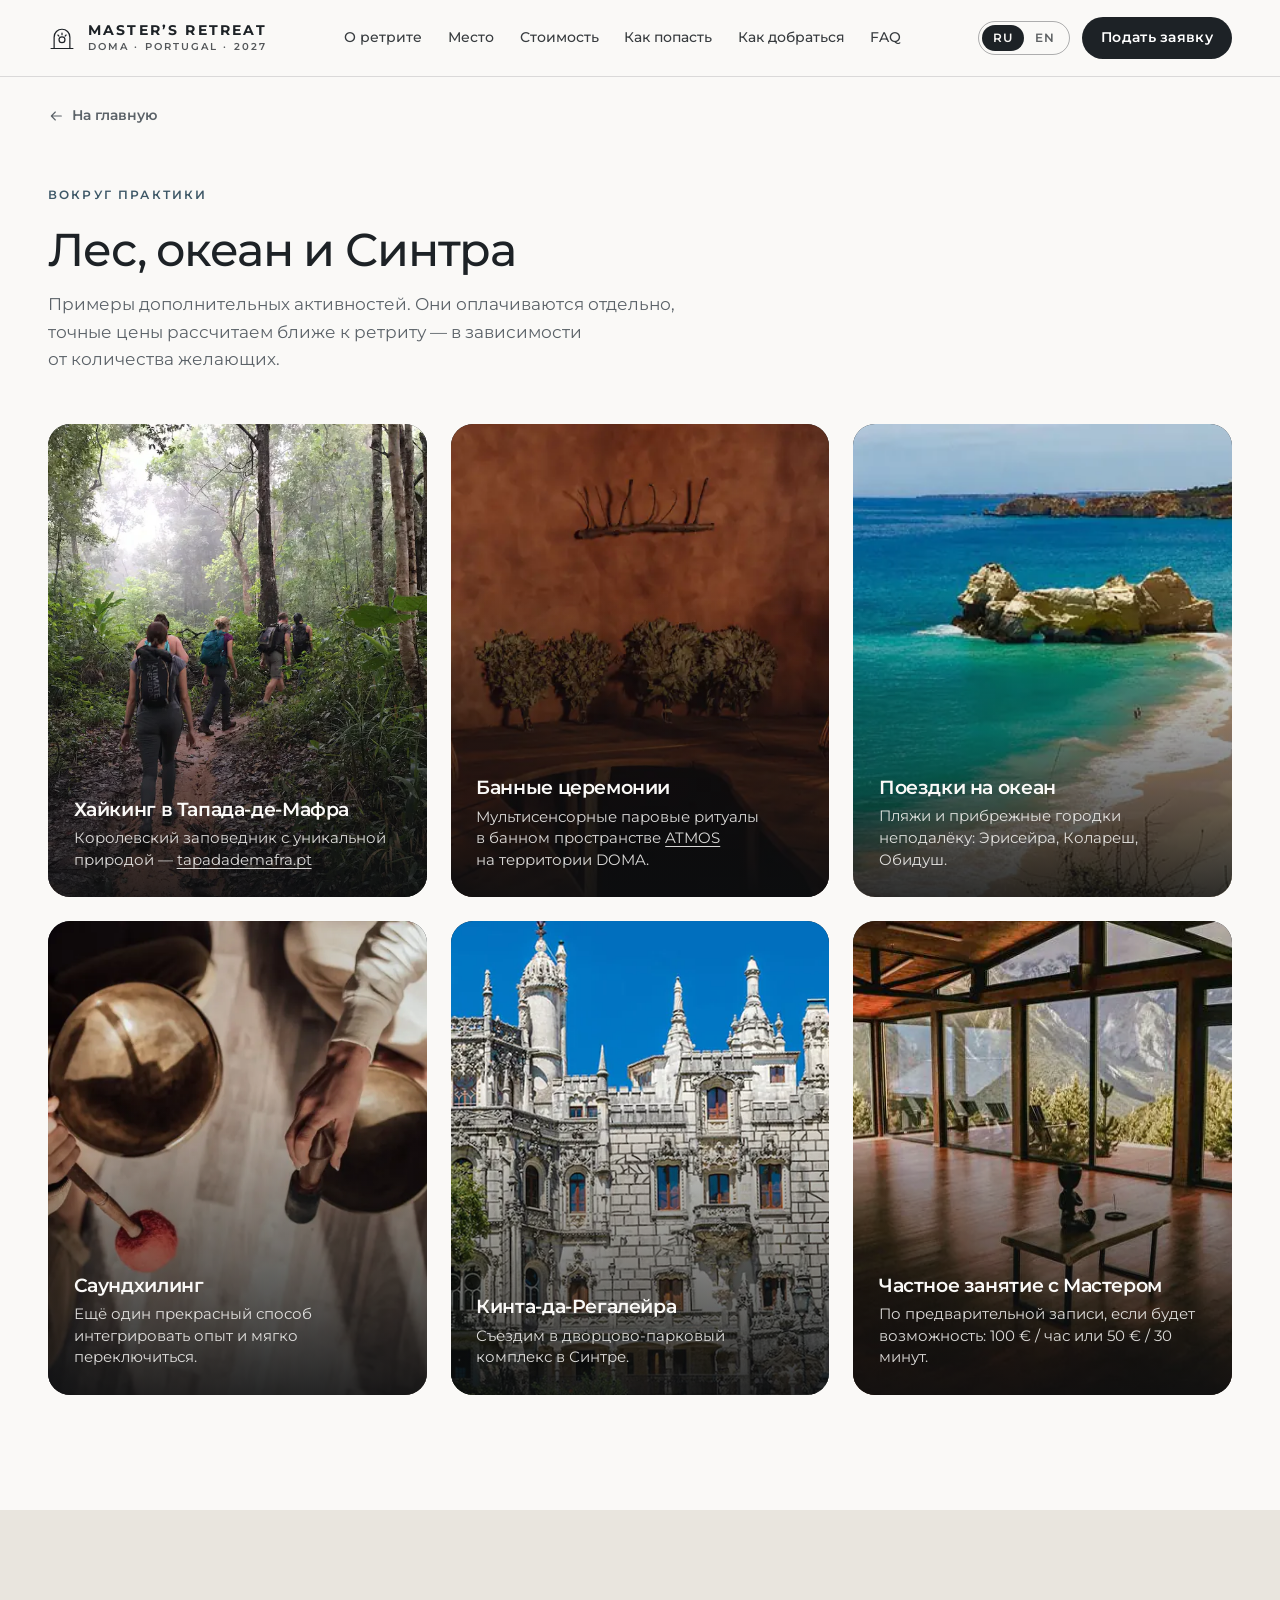
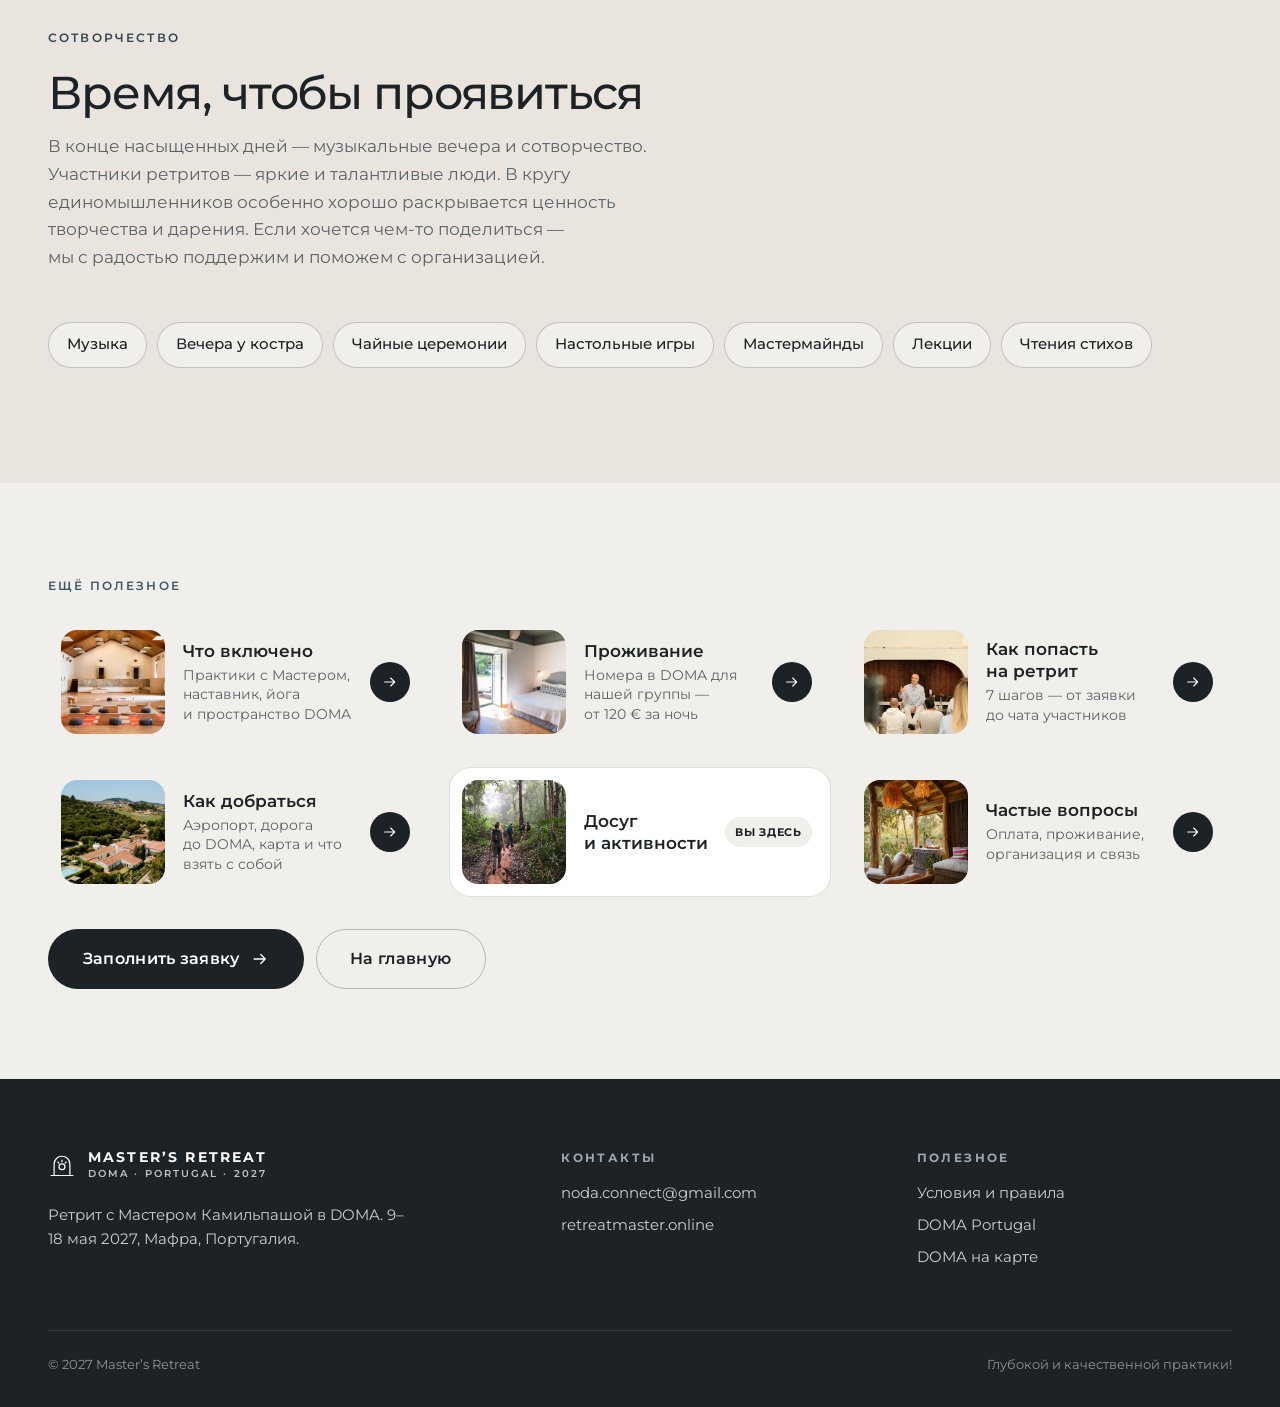
==== commit 1b110d28: "Schedule: 16 sessions from 10 to 17 May, check-out 18 May, retreat dates 9–18 May Co-Authored-By: Cl" ====
--- a/activities.html
+++ b/activities.html
@@ -3,13 +3,13 @@
 <head>
   <meta charset="utf-8">
   <meta name="viewport" content="width=device-width, initial-scale=1, viewport-fit=cover">
-  <title>Досуг и активности · Ретрит с Мастером в DOMA · 9–17 мая 2027</title>
-  <meta name="description" content="Семь дней утренних и вечерних медитаций с Мастером Камильпашой в DOMA — сосновый лес в 30 минутах от Лиссабона и в 20 минутах от океана. 9–17 мая 2027.">
+  <title>Досуг и активности · Ретрит с Мастером в DOMA · 9–18 мая 2027</title>
+  <meta name="description" content="Восемь дней утренних и вечерних медитаций с Мастером Камильпашой в DOMA — сосновый лес в 30 минутах от Лиссабона и в 20 минутах от океана. 9–18 мая 2027.">
   <meta name="theme-color" content="#1d2226">
 
   <meta property="og:type" content="website">
-  <meta property="og:title" content="Ретрит с Мастером Камильпашой в DOMA · 9–17 мая 2027">
-  <meta property="og:description" content="Семь дней медитаций с Мастером в DOMA — под Лиссабоном, среди соснового леса, в 20 минутах от океана.">
+  <meta property="og:title" content="Ретрит с Мастером Камильпашой в DOMA · 9–18 мая 2027">
+  <meta property="og:description" content="Восемь дней медитаций с Мастером в DOMA — под Лиссабоном, среди соснового леса, в 20 минутах от океана.">
   <meta property="og:image" content="https://timurumarov1984-afk.github.io/doma-retreat-2027/assets/img/og.jpg">
   <meta property="og:url" content="https://timurumarov1984-afk.github.io/doma-retreat-2027/activities.html">
   <meta name="twitter:card" content="summary_large_image">
@@ -34,7 +34,7 @@
   </script>
 </head>
 
-<body class="subpage" data-title-ru="Досуг и активности · Ретрит с Мастером в DOMA · 9–17 мая 2027" data-title-en="Leisure & activities · Retreat with the Master at DOMA · 9–17 May 2027">
+<body class="subpage" data-title-ru="Досуг и активности · Ретрит с Мастером в DOMA · 9–18 мая 2027" data-title-en="Leisure & activities · Retreat with the Master at DOMA · 9–18 May 2027">
   <svg class="icon-sprite" xmlns="http://www.w3.org/2000/svg" aria-hidden="true">
     <symbol id="i-logo" viewBox="0 0 32 32" fill="none" stroke="currentColor" stroke-width="1.4" stroke-linecap="round">
       <path d="M7 28V15a9 9 0 0 1 18 0v13"/><path d="M3.5 28h25"/><circle cx="16" cy="18" r="3.4"/><path d="M16 10.4v1.8M11.3 12.6l1.2 1.2M20.7 12.6l-1.2 1.2"/>
@@ -303,8 +303,8 @@
             <span><span class="brand__name">Master’s Retreat</span><span class="brand__sub">DOMA · Portugal · 2027</span></span>
           </a>
           <p class="footer__about">
-            <span lang="ru">Ретрит с&nbsp;Мастером Камильпашой в&nbsp;DOMA. 9–17 мая 2027, Мафра, Португалия.</span>
-            <span lang="en">Retreat with Master Kamilpasha at DOMA. 9–17 May 2027, Mafra, Portugal.</span>
+            <span lang="ru">Ретрит с&nbsp;Мастером Камильпашой в&nbsp;DOMA. 9–18 мая 2027, Мафра, Португалия.</span>
+            <span lang="en">Retreat with Master Kamilpasha at DOMA. 9–18 May 2027, Mafra, Portugal.</span>
           </p>
         </div>
         <div>
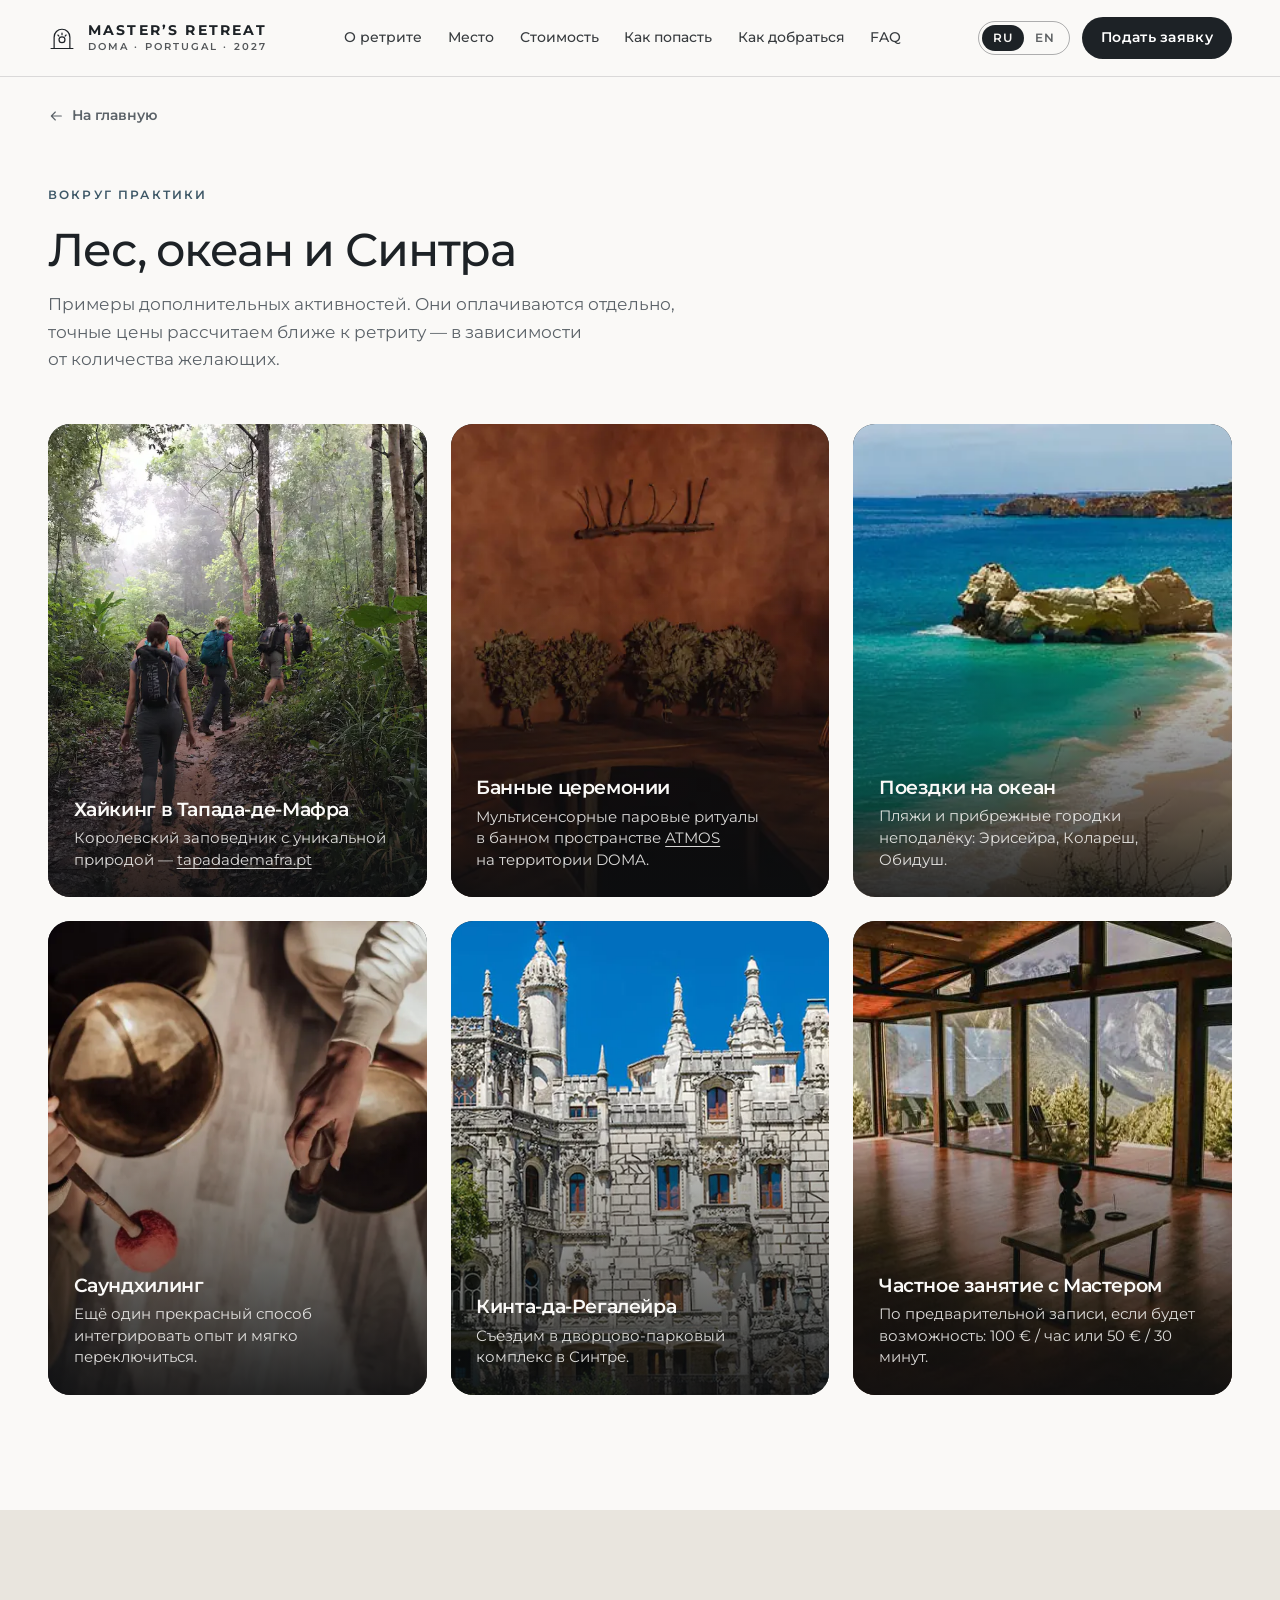
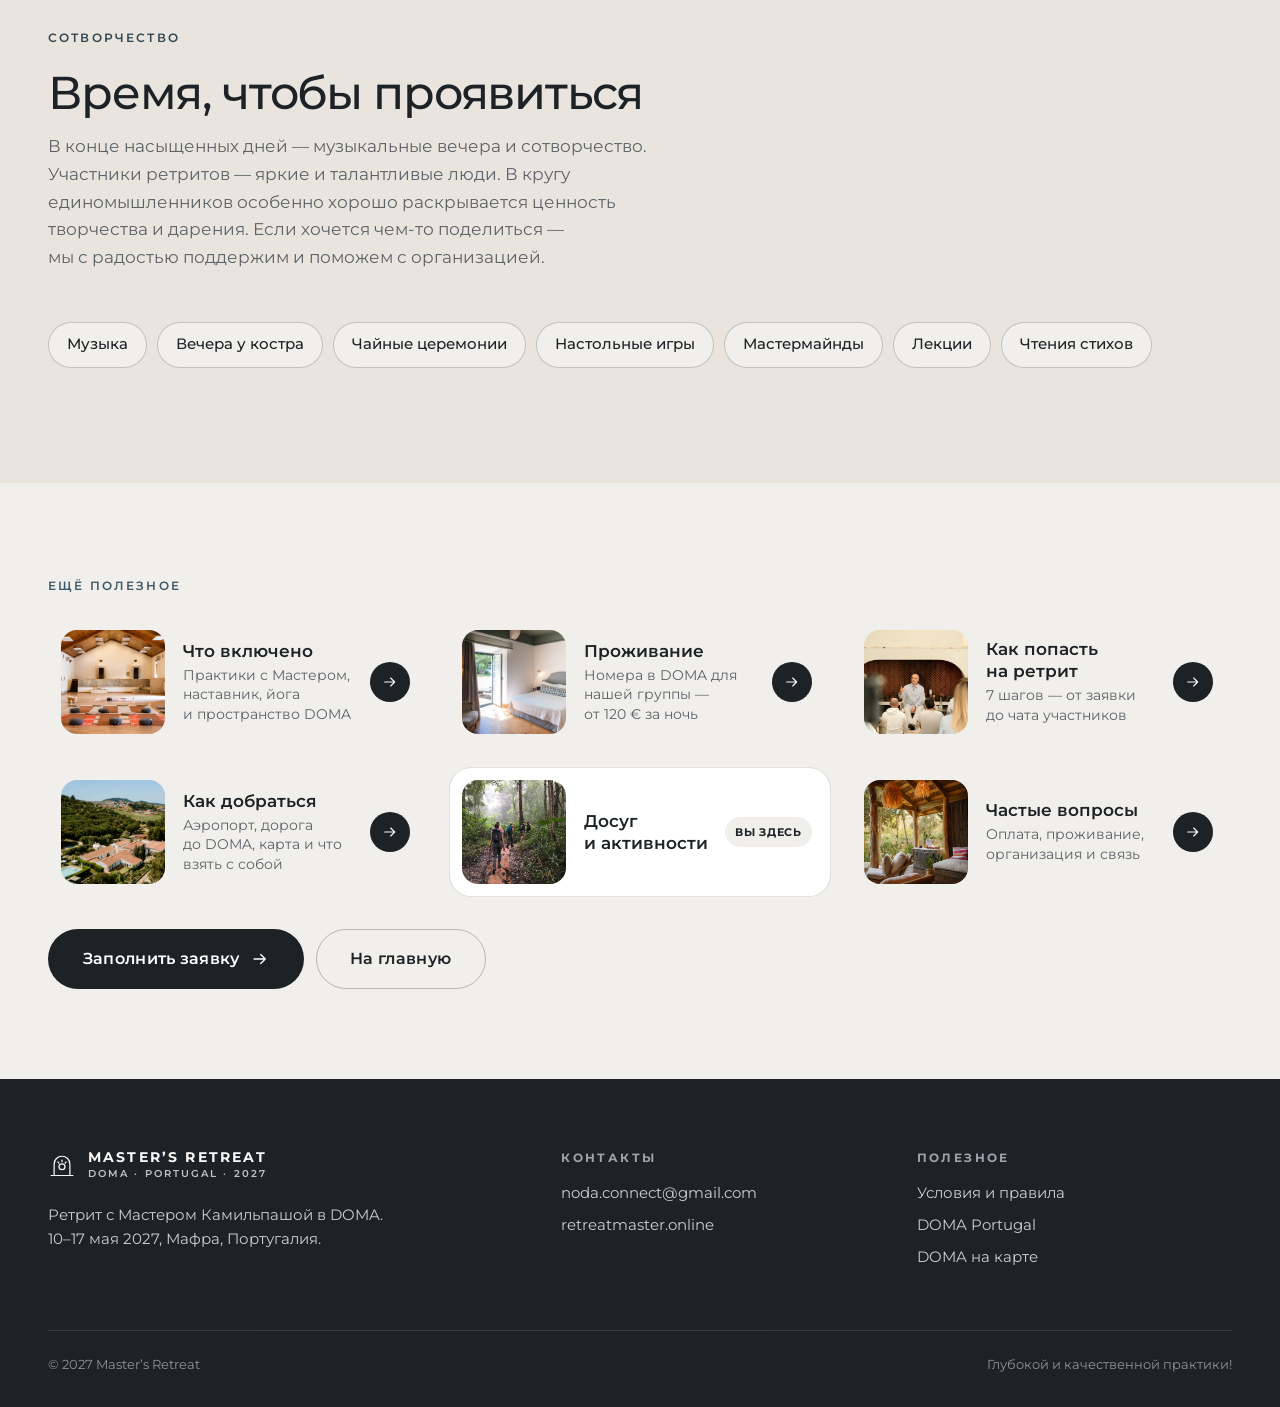
==== commit ff79e91a: "Link preview: hall photo with the Master; headline dates 10–17 May (arrival 9, check-out 18 kept in " ====
--- a/activities.html
+++ b/activities.html
@@ -3,15 +3,15 @@
 <head>
   <meta charset="utf-8">
   <meta name="viewport" content="width=device-width, initial-scale=1, viewport-fit=cover">
-  <title>Досуг и активности · Ретрит с Мастером в DOMA · 9–18 мая 2027</title>
-  <meta name="description" content="Восемь дней утренних и вечерних медитаций с Мастером Камильпашой в DOMA — сосновый лес в 30 минутах от Лиссабона и в 20 минутах от океана. 9–18 мая 2027.">
+  <title>Досуг и активности · Ретрит с Мастером в DOMA · 10–17 мая 2027</title>
+  <meta name="description" content="Восемь дней утренних и вечерних медитаций с Мастером Камильпашой в DOMA — сосновый лес в 30 минутах от Лиссабона и в 20 минутах от океана. 10–17 мая 2027.">
   <meta name="theme-color" content="#1d2226">
 
   <meta property="og:type" content="website">
-  <meta property="og:title" content="Ретрит с Мастером Камильпашой в DOMA · 9–18 мая 2027">
+  <meta property="og:title" content="Ретрит с Мастером Камильпашой в DOMA · 10–17 мая 2027">
   <meta property="og:description" content="Восемь дней медитаций с Мастером в DOMA — под Лиссабоном, среди соснового леса, в 20 минутах от океана.">
-  <meta property="og:image" content="https://timurumarov1984-afk.github.io/doma-retreat-2027/assets/img/og.jpg">
-  <meta property="og:url" content="https://timurumarov1984-afk.github.io/doma-retreat-2027/activities.html">
+  <meta property="og:image" content="https://portugal.retreatmaster.online/assets/img/og-hall.jpg">
+  <meta property="og:url" content="https://portugal.retreatmaster.online/activities.html">
   <meta name="twitter:card" content="summary_large_image">
 
   <link rel="icon" href="data:image/svg+xml,%3Csvg xmlns='http://www.w3.org/2000/svg' viewBox='0 0 32 32'%3E%3Crect width='32' height='32' rx='8' fill='%231d2226'/%3E%3Cpath d='M9 26V15a7 7 0 0 1 14 0v11' fill='none' stroke='%23f7f2ea' stroke-width='2'/%3E%3Ccircle cx='16' cy='17' r='3' fill='%23f7f2ea'/%3E%3C/svg%3E">
@@ -34,7 +34,7 @@
   </script>
 </head>
 
-<body class="subpage" data-title-ru="Досуг и активности · Ретрит с Мастером в DOMA · 9–18 мая 2027" data-title-en="Leisure & activities · Retreat with the Master at DOMA · 9–18 May 2027">
+<body class="subpage" data-title-ru="Досуг и активности · Ретрит с Мастером в DOMA · 10–17 мая 2027" data-title-en="Leisure & activities · Retreat with the Master at DOMA · 10–17 May 2027">
   <svg class="icon-sprite" xmlns="http://www.w3.org/2000/svg" aria-hidden="true">
     <symbol id="i-logo" viewBox="0 0 32 32" fill="none" stroke="currentColor" stroke-width="1.4" stroke-linecap="round">
       <path d="M7 28V15a9 9 0 0 1 18 0v13"/><path d="M3.5 28h25"/><circle cx="16" cy="18" r="3.4"/><path d="M16 10.4v1.8M11.3 12.6l1.2 1.2M20.7 12.6l-1.2 1.2"/>
@@ -303,8 +303,8 @@
             <span><span class="brand__name">Master’s Retreat</span><span class="brand__sub">DOMA · Portugal · 2027</span></span>
           </a>
           <p class="footer__about">
-            <span lang="ru">Ретрит с&nbsp;Мастером Камильпашой в&nbsp;DOMA. 9–18 мая 2027, Мафра, Португалия.</span>
-            <span lang="en">Retreat with Master Kamilpasha at DOMA. 9–18 May 2027, Mafra, Portugal.</span>
+            <span lang="ru">Ретрит с&nbsp;Мастером Камильпашой в&nbsp;DOMA. 10–17 мая 2027, Мафра, Португалия.</span>
+            <span lang="en">Retreat with Master Kamilpasha at DOMA. 10–17 May 2027, Mafra, Portugal.</span>
           </p>
         </div>
         <div>
@@ -317,7 +317,7 @@
         <div>
           <h4><span lang="ru">Полезное</span><span lang="en">Useful</span></h4>
           <ul>
-            <li><a href="https://docs.google.com/document/d/12V9Uu-iSyLV4jjdPl43FUXit8KJJa4iMa1bMrvaR1z4/edit?usp=sharing" target="_blank" rel="noopener"><span lang="ru">Условия и&nbsp;правила</span><span lang="en">Terms and Rules</span></a></li>
+            <li><a href="terms.html"><span lang="ru">Условия и&nbsp;правила</span><span lang="en">Terms and Rules</span></a></li>
             <li><a href="https://doma.pt/" target="_blank" rel="noopener">DOMA Portugal</a></li>
             <li><a href="https://maps.app.goo.gl/SdGt8GnbNmLdWvL58" target="_blank" rel="noopener"><span lang="ru">DOMA на&nbsp;карте</span><span lang="en">DOMA on the map</span></a></li>
           </ul>
--- a/assets/css/styles.css
+++ b/assets/css/styles.css
@@ -479,7 +479,7 @@
 
 .hero__facts {
   display: grid;
-  grid-template-columns: repeat(4, minmax(0, 1fr));
+  grid-template-columns: repeat(3, minmax(0, 1fr));
   margin-top: clamp(32px, 4vw, 52px);
   border-top: 1px solid var(--line-light);
 }
@@ -1234,9 +1234,8 @@
 
 @media (max-width: 760px) {
   .header .btn--apply { display: none; }
-  .hero__facts { grid-template-columns: repeat(2, minmax(0, 1fr)); }
-  .fact:nth-child(3) { padding-left: 0; border-left: 0; }
-  .fact:nth-child(n + 3) { margin-top: 18px; border-top: 1px solid var(--line-light); }
+  .fact { padding-right: 12px; }
+  .fact + .fact { padding-left: 12px; }
   .mcta { display: flex; }
   .features { grid-template-columns: minmax(0, 1fr); }
   .join__intro { grid-template-columns: minmax(0, 1fr); }
@@ -1679,3 +1678,15 @@
   .gallery--memories .gallery__item { height: 300px; }
   .gallery__hint { font-size: 13px; }
 }
+
+/* ---------- Terms page ---------- */
+.terms__body { max-width: 760px; color: var(--ink-soft); }
+.terms__body h2 { margin: 44px 0 14px; color: var(--ink); font-size: clamp(19px, 1.7vw, 23px); font-weight: 600; line-height: 1.3; }
+.terms__body h2:first-child { margin-top: 0; }
+.terms__body p { margin: 0 0 12px; }
+.terms__body ul { list-style: none; margin: 4px 0 14px; }
+.terms__body li { position: relative; padding: 5px 0 5px 22px; }
+.terms__body li::before { content: ""; position: absolute; left: 0; top: 15px; width: 7px; height: 7px; border-radius: 50%; background: var(--straw); }
+.terms__body a { text-decoration: underline; text-underline-offset: 3px; }
+.terms__note { margin-top: 16px !important; padding: 16px 20px; border-radius: 14px; background: var(--linen, rgba(0,0,0,.04)); }
+.plan__more { margin-top: 18px !important; } .plan__more a { font-weight: 600; text-decoration: underline; text-underline-offset: 3px; }
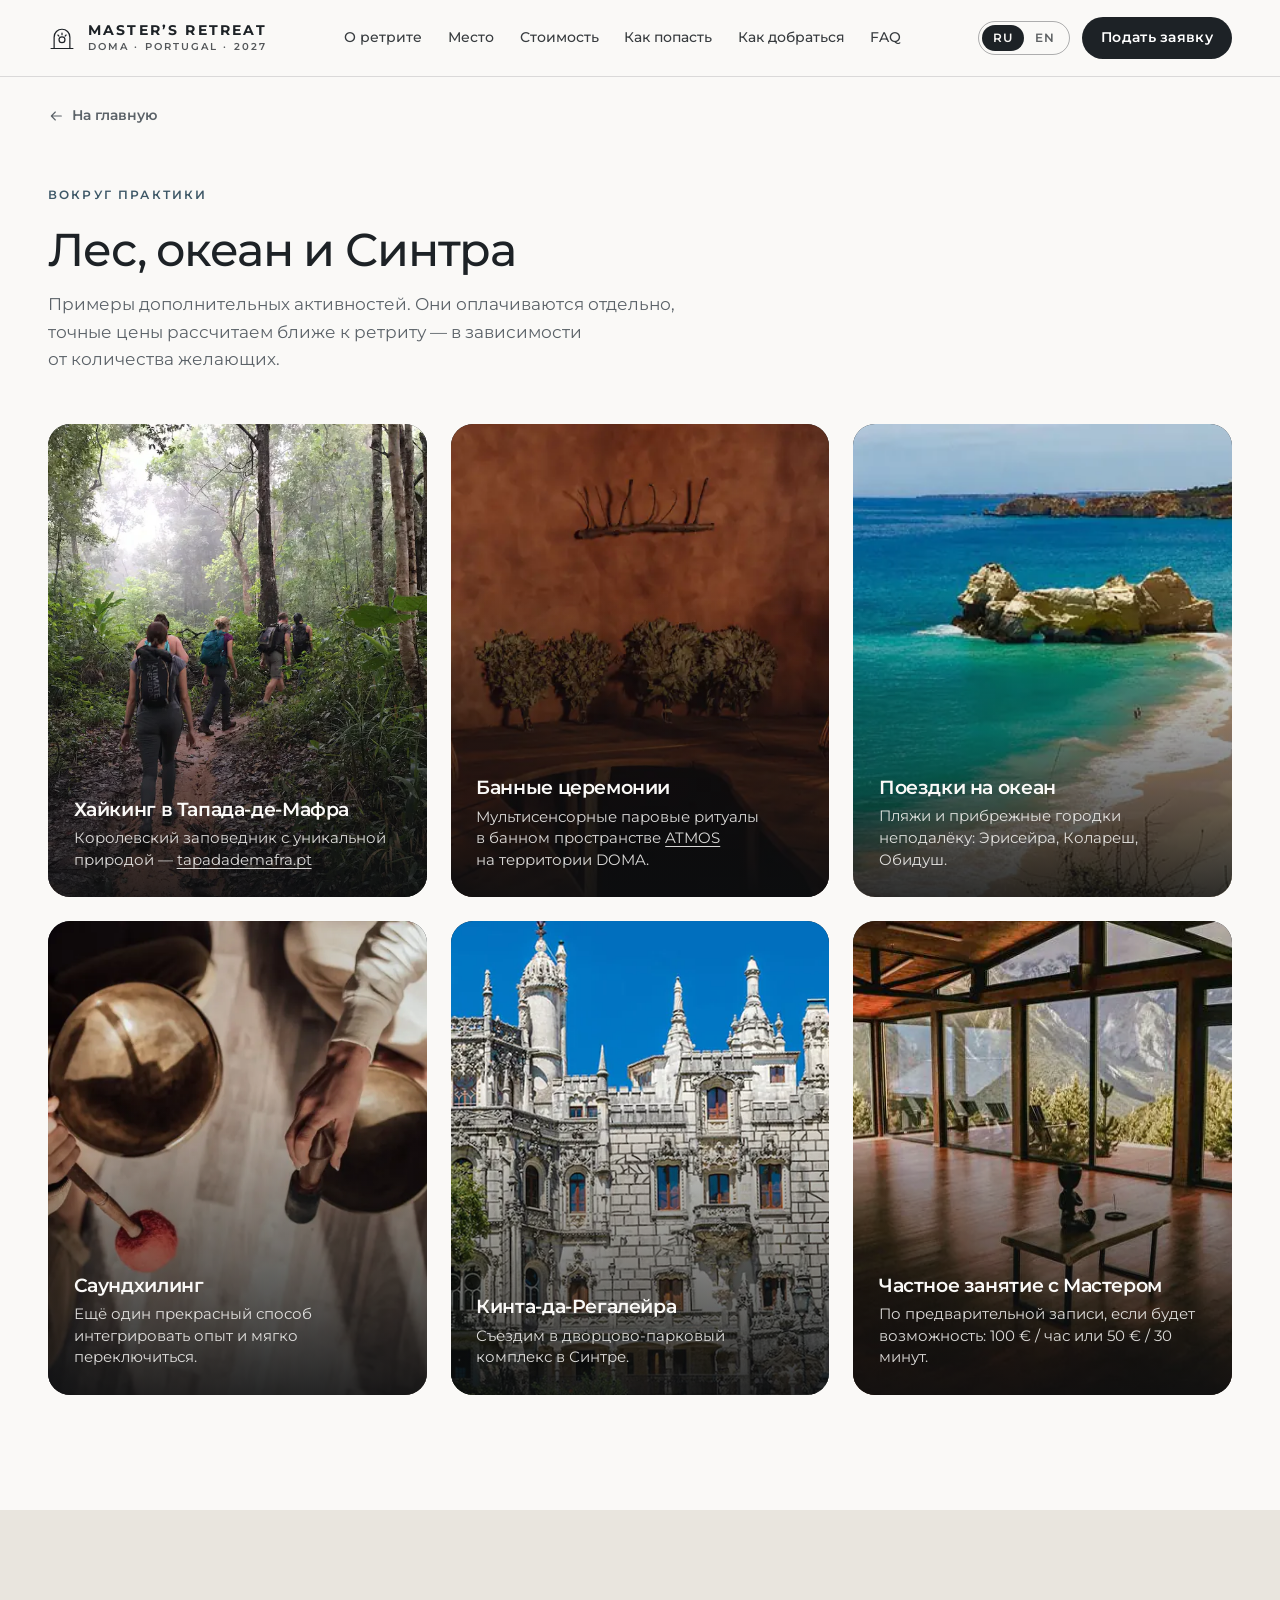
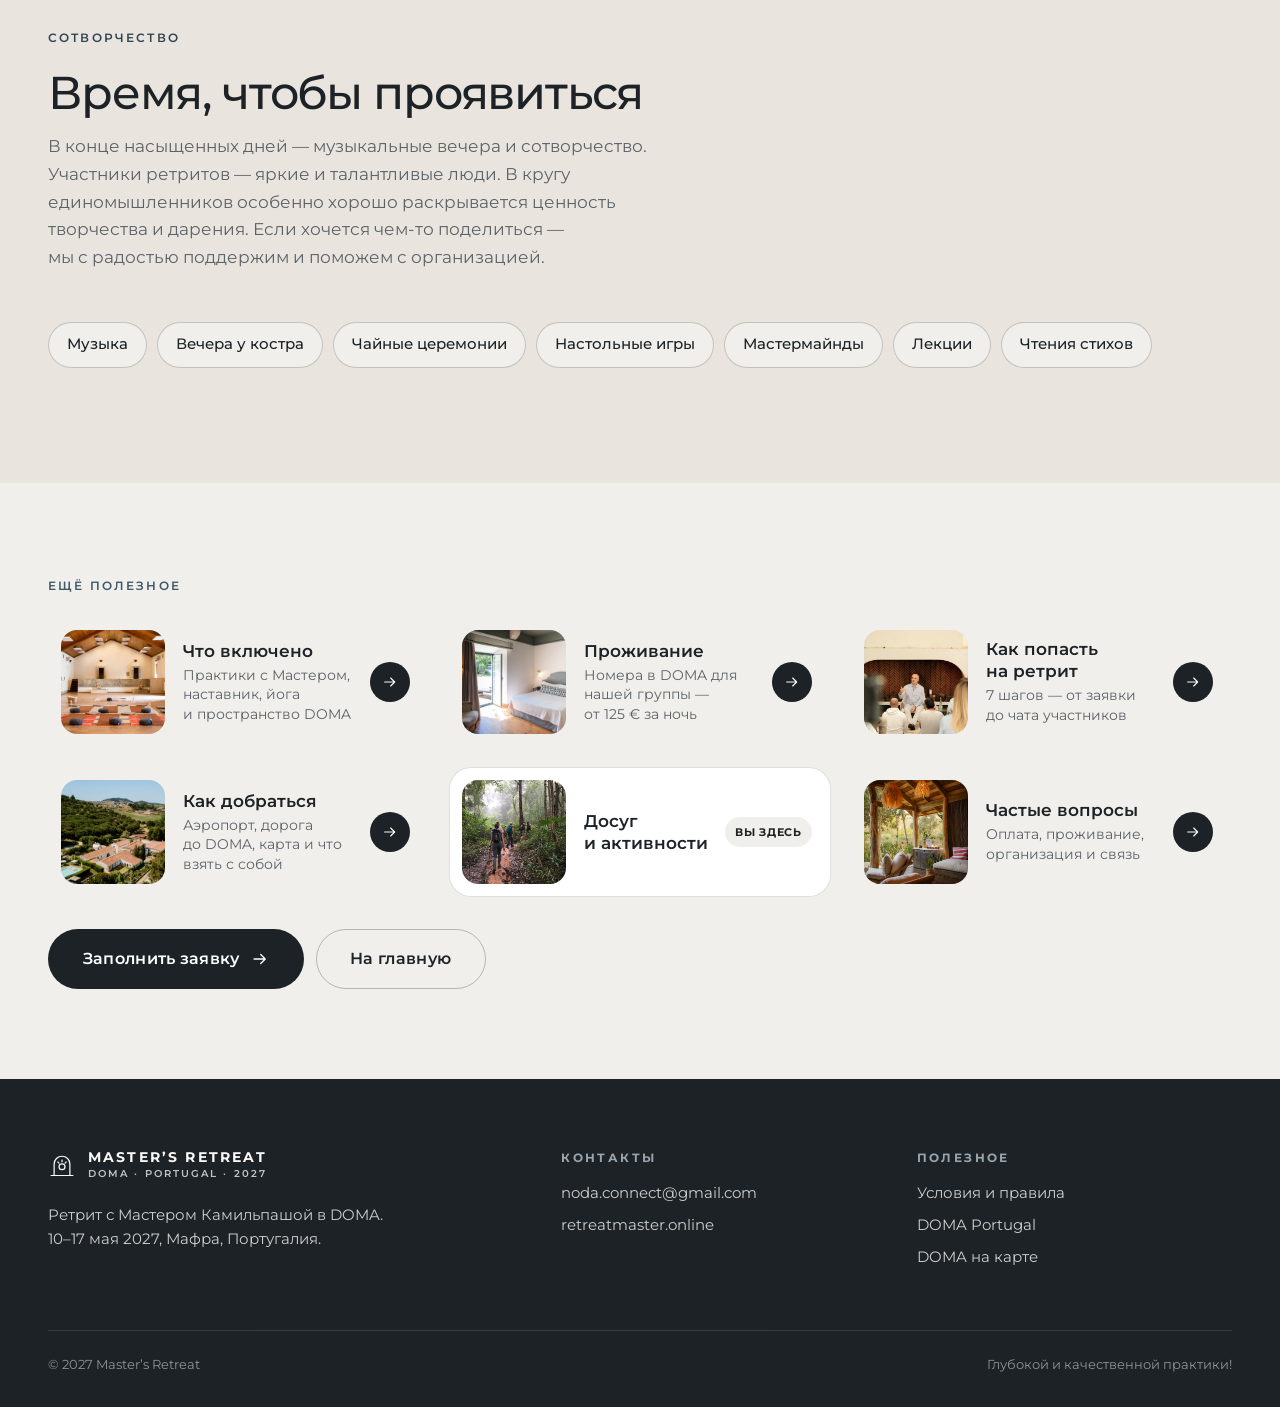
==== commit ab176a43: "Room prices from 200/160/125 €; 17 May intensive (6 hours of practice) Co-Authored-By: Claude Opus 5" ====
--- a/activities.html
+++ b/activities.html
@@ -248,7 +248,7 @@
             <span class="guide-card__img"><img src="assets/img/room-historic-800.webp" width="800" height="535" loading="lazy" alt="" style="object-position:50% 50%"></span>
             <span class="guide-card__body">
               <b><span lang="ru">Проживание</span><span lang="en">Accommodation</span></b>
-              <span class="guide-card__text"><span lang="ru">Номера в&nbsp;DOMA для нашей группы — от&nbsp;120&nbsp;€ за&nbsp;ночь</span><span lang="en">Rooms at DOMA for our group — from €120 a night</span></span>
+              <span class="guide-card__text"><span lang="ru">Номера в&nbsp;DOMA для нашей группы — от&nbsp;125&nbsp;€ за&nbsp;ночь</span><span lang="en">Rooms at DOMA for our group — from €125 a night</span></span>
             </span>
             <span class="guide-card__arrow" aria-hidden="true"><svg><use href="#i-arrow"/></svg></span>
           </a>
